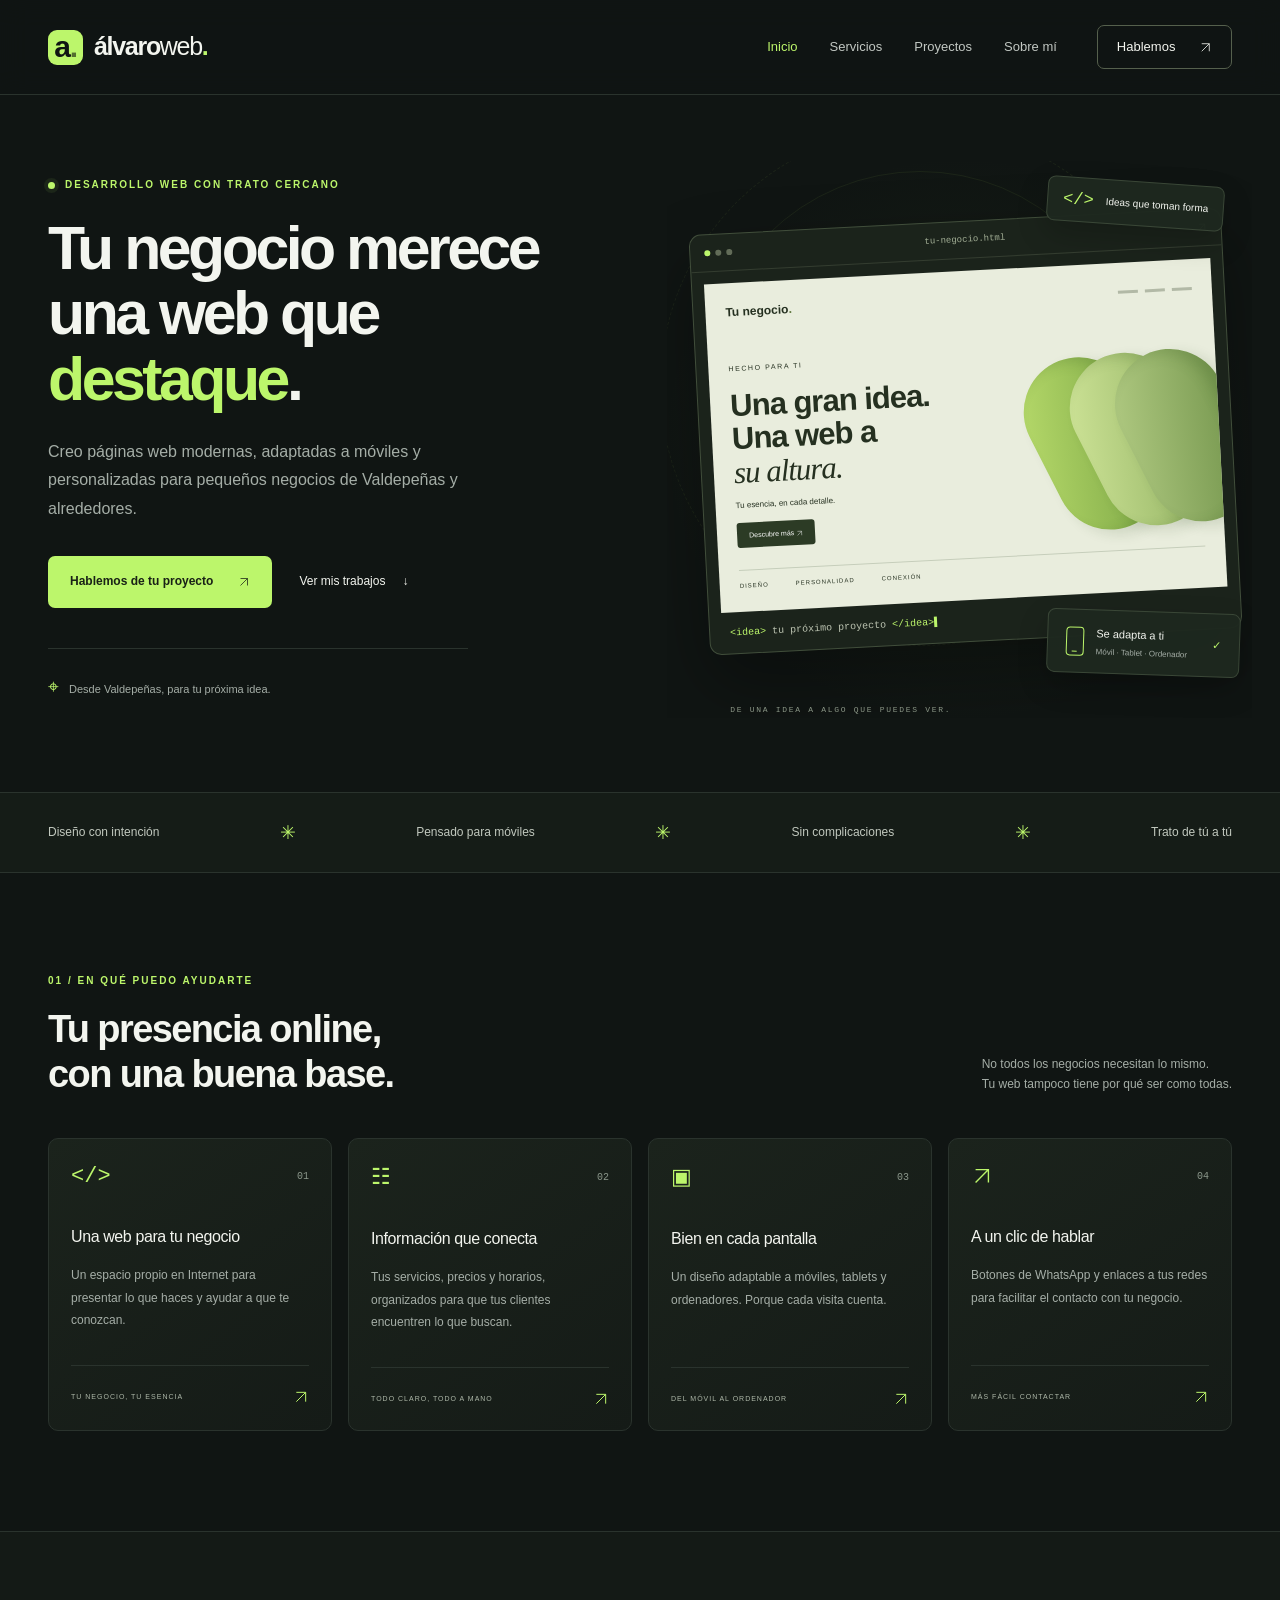
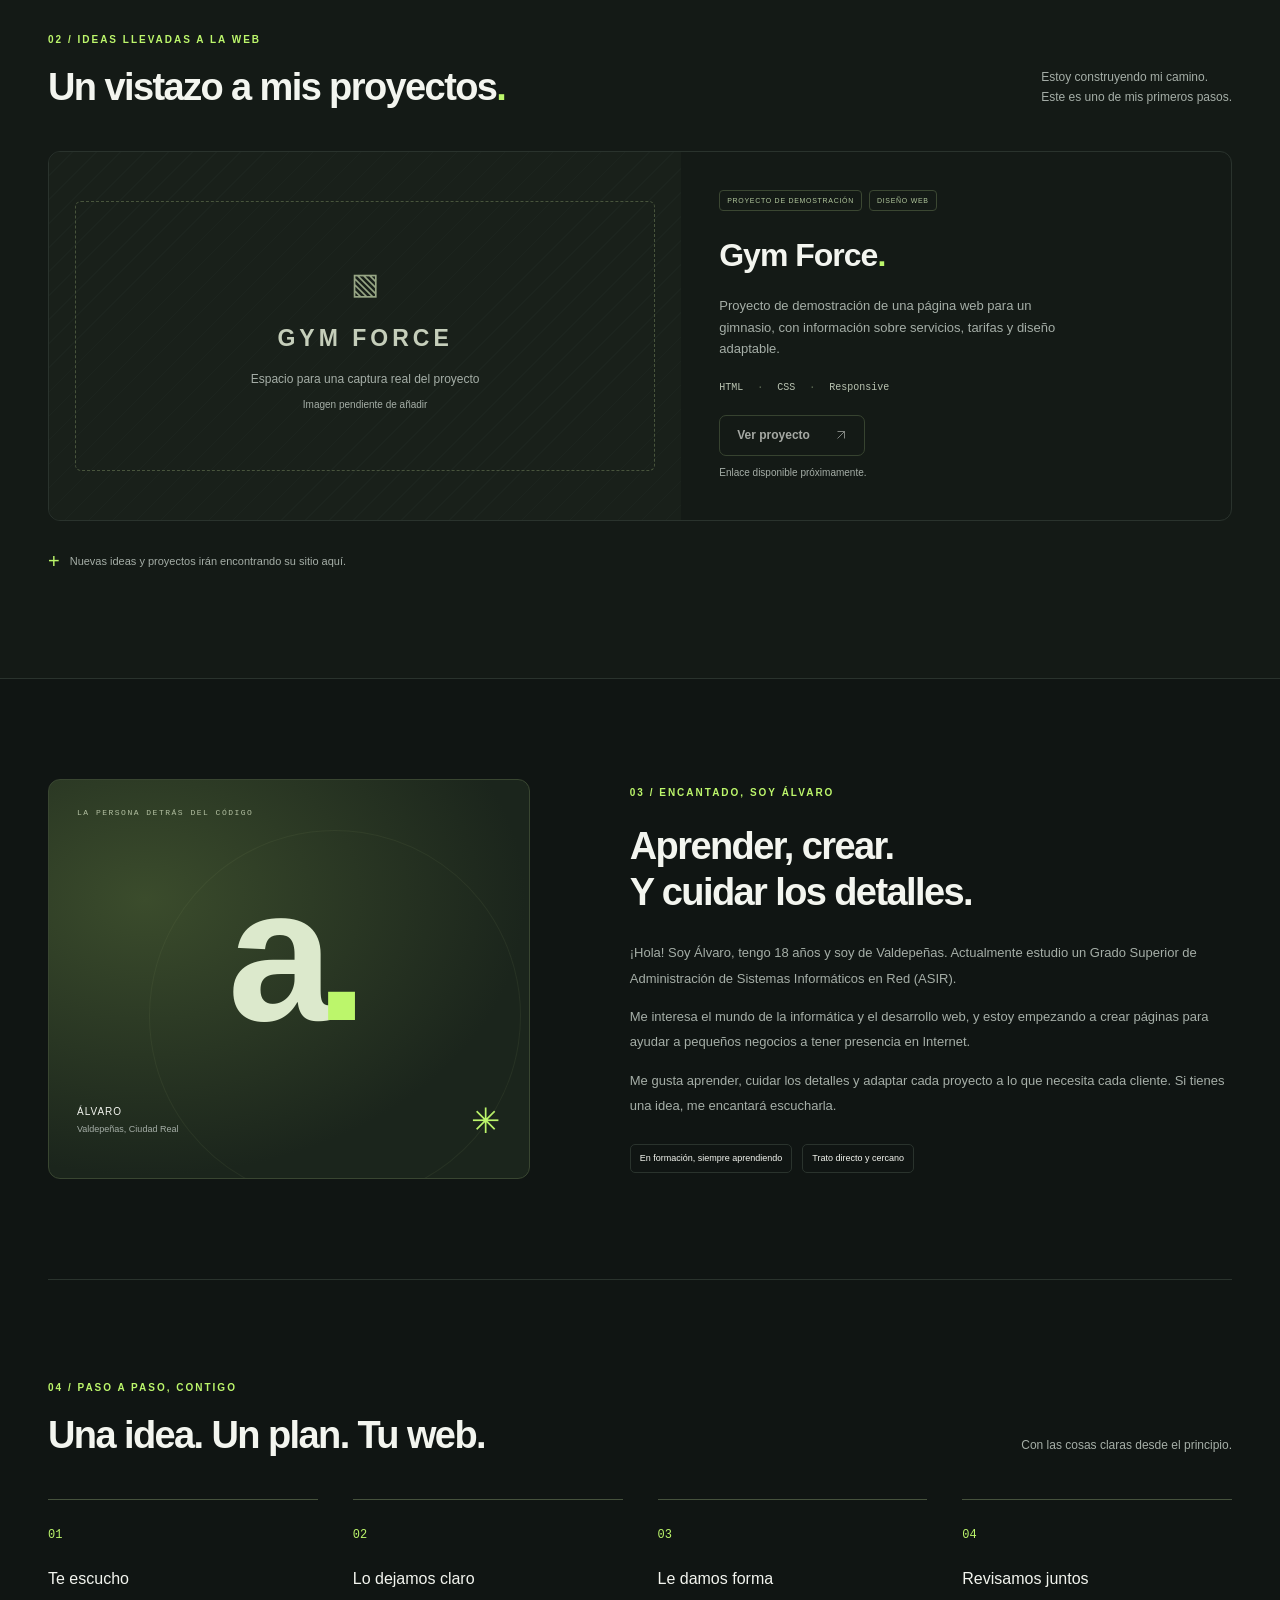
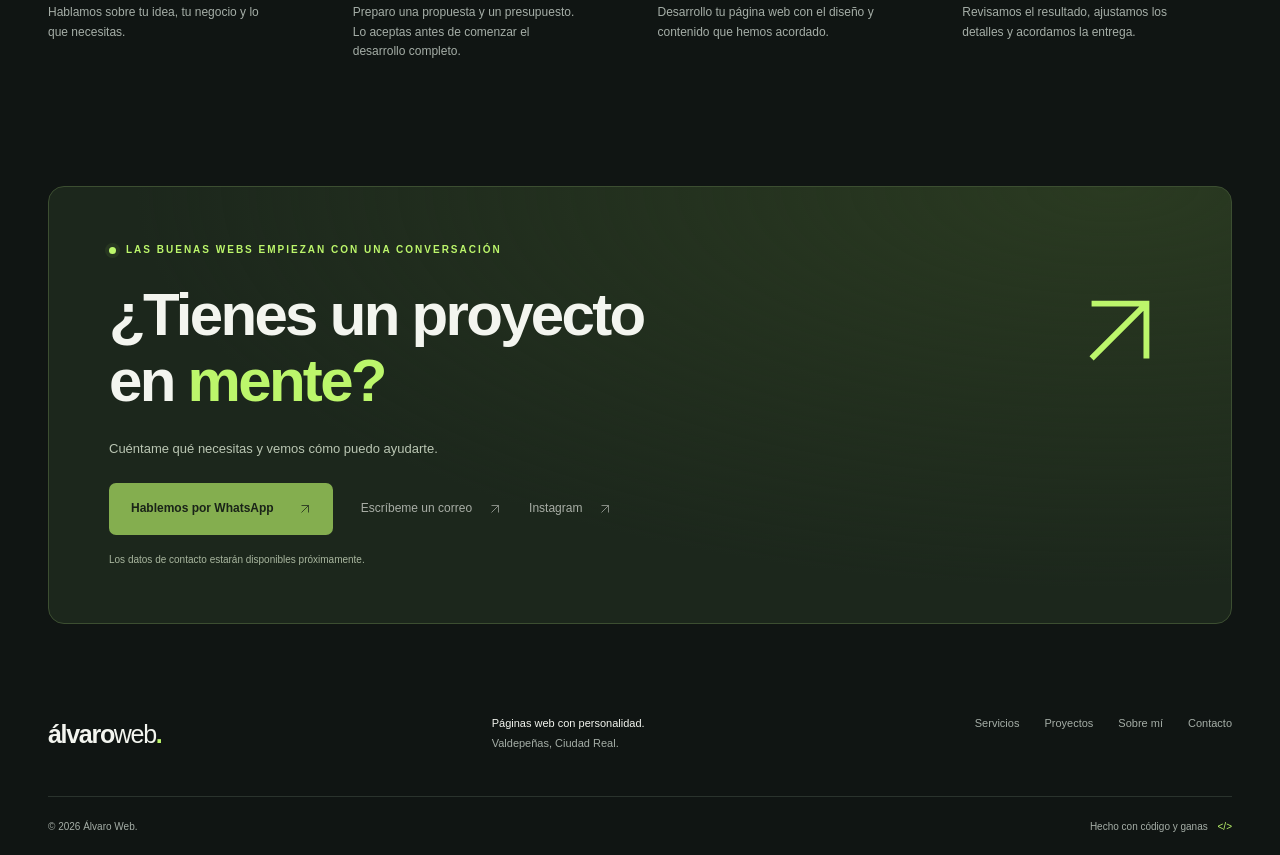
==== index.html @ b3d7f2fa "Create Alvaro Web personal portfolio" ====
<!doctype html>
<html lang="es">
  <head>
    <meta charset="utf-8" />
    <meta name="viewport" content="width=device-width, initial-scale=1" />
    <title>Álvaro Web · Páginas web para negocios en Valdepeñas</title>
    <meta
      name="description"
      content="Soy Álvaro, desarrollador web en formación en Valdepeñas. Creo páginas web modernas, personalizadas y adaptadas a móviles para pequeños negocios."
    />
    <meta name="theme-color" content="#101513" />
    <meta property="og:title" content="Álvaro Web · Tu negocio, en Internet" />
    <meta
      property="og:description"
      content="Páginas web con personalidad para pequeños negocios de Valdepeñas y alrededores."
    />
    <meta property="og:type" content="website" />
    <meta property="og:locale" content="es_ES" />
    <link rel="icon" href="img/favicon.svg" type="image/svg+xml" />
    <link rel="stylesheet" href="css/estilos.css" />
    <script src="js/script.js" defer></script>
  </head>
  <body>
    <a class="skip-link" href="#contenido">Saltar al contenido</a>
    <header class="header">
      <div class="container header-inner">
        <a class="brand" href="#inicio" aria-label="Álvaro Web, inicio"
          ><span class="brand-icon" aria-hidden="true">a<span>.</span></span
          >álvaro<span class="brand-light">web</span
          ><span class="brand-dot">.</span></a
        >
        <button
          class="menu-toggle"
          type="button"
          aria-expanded="false"
          aria-controls="navegacion"
          hidden
        >
          <span class="menu-lines" aria-hidden="true"></span
          ><span class="menu-label">Abrir menú</span>
        </button>
        <nav id="navegacion" aria-label="Navegación principal">
          <a href="#inicio" aria-current="location">Inicio</a
          ><a href="#servicios">Servicios</a><a href="#proyectos">Proyectos</a
          ><a href="#sobre-mi">Sobre mí</a
          ><a class="nav-contact" href="#contacto"
            >Hablemos
            <span aria-hidden="true"
              ><svg
                class="arrow-icon"
                viewBox="0 0 24 24"
                fill="none"
                stroke="currentColor"
                stroke-width="1.5"
                aria-hidden="true"
              >
                <path d="M5 19 19 5M5 5h14v14" /></svg></span
          ></a>
        </nav>
      </div>
    </header>
    <main id="contenido">
      <section class="hero container" id="inicio" aria-labelledby="titulo">
        <div class="hero-copy">
          <p class="eyebrow">
            <span class="status-dot"></span> DESARROLLO WEB CON TRATO CERCANO
          </p>
          <h1 id="titulo">
            Tu negocio merece una web que
            <span class="accent">destaque<span class="title-dot">.</span></span>
          </h1>
          <p class="hero-description">
            Creo páginas web modernas, adaptadas a móviles y personalizadas para
            pequeños negocios de Valdepeñas y alrededores.
          </p>
          <div class="actions">
            <a class="button primary" href="#contacto"
              >Hablemos de tu proyecto
              <span aria-hidden="true"
                ><svg
                  class="arrow-icon"
                  viewBox="0 0 24 24"
                  fill="none"
                  stroke="currentColor"
                  stroke-width="1.5"
                  aria-hidden="true"
                >
                  <path d="M5 19 19 5M5 5h14v14" /></svg></span></a
            ><a class="text-link" href="#proyectos"
              >Ver mis trabajos <span aria-hidden="true">↓</span></a
            >
          </div>
          <div class="hero-note">
            <span class="location-icon" aria-hidden="true">⌖</span> Desde
            Valdepeñas, para tu próxima idea.
          </div>
        </div>
        <div
          class="hero-art"
          aria-label="Ilustración de una página web adaptable, creada con código"
        >
          <div class="orbit orbit-one"></div>
          <div class="orbit orbit-two"></div>
          <div class="floating-tag tag-code" aria-hidden="true">
            &lt;/&gt; <span>Ideas que toman forma</span>
          </div>
          <div class="browser-card" aria-hidden="true">
            <div class="browser-top">
              <div class="window-dots"><i></i><i></i><i></i></div>
              <span>tu-negocio.html</span
              ><span
                ><svg
                  class="arrow-icon"
                  viewBox="0 0 24 24"
                  fill="none"
                  stroke="currentColor"
                  stroke-width="1.5"
                  aria-hidden="true"
                >
                  <path d="M5 19 19 5M5 5h14v14" /></svg
              ></span>
            </div>
            <div class="browser-body">
              <div class="mock-nav">
                <b>Tu negocio<span>.</span></b>
                <div><i></i><i></i><i></i></div>
              </div>
              <div class="mock-content">
                <span class="mock-label">HECHO PARA TI</span
                ><strong
                  >Una gran idea.<br />Una web a<br /><em
                    >su altura.</em
                  ></strong
                >
                <p>Tu esencia, en cada detalle.</p>
                <span class="mock-button"
                  >Descubre más
                  <svg
                    class="arrow-icon"
                    viewBox="0 0 24 24"
                    fill="none"
                    stroke="currentColor"
                    stroke-width="1.5"
                    aria-hidden="true"
                  >
                    <path d="M5 19 19 5M5 5h14v14" /></svg
                ></span>
              </div>
              <div class="abstract-shape">
                <div></div>
                <div></div>
                <div></div>
              </div>
              <div class="mock-footer">
                <span>DISEÑO</span><span>PERSONALIDAD</span
                ><span>CONEXIÓN</span>
              </div>
            </div>
            <div class="code-strip">
              <span>&lt;idea&gt;</span> tu próximo proyecto
              <span>&lt;/idea&gt;</span><b>▌</b>
            </div>
          </div>
          <div class="floating-tag tag-mobile" aria-hidden="true">
            <span class="mini-phone"></span>
            <div>Se adapta a ti<small>Móvil · Tablet · Ordenador</small></div>
            <span class="check">✓</span>
          </div>
          <span class="art-caption">DE UNA IDEA A ALGO QUE PUEDES VER.</span>
        </div>
      </section>
      <div class="principles">
        <div class="container">
          <span>Diseño con intención</span><i aria-hidden="true">✳</i
          ><span>Pensado para móviles</span><i aria-hidden="true">✳</i
          ><span>Sin complicaciones</span><i aria-hidden="true">✳</i
          ><span>Trato de tú a tú</span>
        </div>
      </div>
      <section
        class="section container"
        id="servicios"
        aria-labelledby="servicios-titulo"
      >
        <div class="section-heading">
          <div>
            <p class="eyebrow">01 / EN QUÉ PUEDO AYUDARTE</p>
            <h2 id="servicios-titulo">
              Tu presencia online,<br />con una buena base.
            </h2>
          </div>
          <p>
            No todos los negocios necesitan lo mismo.<br />Tu web tampoco tiene
            por qué ser como todas.
          </p>
        </div>
        <div class="services-grid">
          <article class="service-card">
            <div class="card-top">
              <span class="service-icon" aria-hidden="true">&lt;/&gt;</span
              ><span>01</span>
            </div>
            <h3>Una web para tu negocio</h3>
            <p>
              Un espacio propio en Internet para presentar lo que haces y ayudar
              a que te conozcan.
            </p>
            <span class="card-foot"
              >TU NEGOCIO, TU ESENCIA
              <span aria-hidden="true"
                ><svg
                  class="arrow-icon"
                  viewBox="0 0 24 24"
                  fill="none"
                  stroke="currentColor"
                  stroke-width="1.5"
                  aria-hidden="true"
                >
                  <path d="M5 19 19 5M5 5h14v14" /></svg></span
            ></span>
          </article>
          <article class="service-card">
            <div class="card-top">
              <span class="service-icon" aria-hidden="true">☷</span
              ><span>02</span>
            </div>
            <h3>Información que conecta</h3>
            <p>
              Tus servicios, precios y horarios, organizados para que tus
              clientes encuentren lo que buscan.
            </p>
            <span class="card-foot"
              >TODO CLARO, TODO A MANO
              <span aria-hidden="true"
                ><svg
                  class="arrow-icon"
                  viewBox="0 0 24 24"
                  fill="none"
                  stroke="currentColor"
                  stroke-width="1.5"
                  aria-hidden="true"
                >
                  <path d="M5 19 19 5M5 5h14v14" /></svg></span
            ></span>
          </article>
          <article class="service-card">
            <div class="card-top">
              <span class="service-icon" aria-hidden="true">▣</span
              ><span>03</span>
            </div>
            <h3>Bien en cada pantalla</h3>
            <p>
              Un diseño adaptable a móviles, tablets y ordenadores. Porque cada
              visita cuenta.
            </p>
            <span class="card-foot"
              >DEL MÓVIL AL ORDENADOR
              <span aria-hidden="true"
                ><svg
                  class="arrow-icon"
                  viewBox="0 0 24 24"
                  fill="none"
                  stroke="currentColor"
                  stroke-width="1.5"
                  aria-hidden="true"
                >
                  <path d="M5 19 19 5M5 5h14v14" /></svg></span
            ></span>
          </article>
          <article class="service-card">
            <div class="card-top">
              <span class="service-icon" aria-hidden="true"
                ><svg
                  class="arrow-icon"
                  viewBox="0 0 24 24"
                  fill="none"
                  stroke="currentColor"
                  stroke-width="1.5"
                  aria-hidden="true"
                >
                  <path d="M5 19 19 5M5 5h14v14" /></svg></span
              ><span>04</span>
            </div>
            <h3>A un clic de hablar</h3>
            <p>
              Botones de WhatsApp y enlaces a tus redes para facilitar el
              contacto con tu negocio.
            </p>
            <span class="card-foot"
              >MÁS FÁCIL CONTACTAR
              <span aria-hidden="true"
                ><svg
                  class="arrow-icon"
                  viewBox="0 0 24 24"
                  fill="none"
                  stroke="currentColor"
                  stroke-width="1.5"
                  aria-hidden="true"
                >
                  <path d="M5 19 19 5M5 5h14v14" /></svg></span
            ></span>
          </article>
        </div>
      </section>
      <section
        class="section projects-section"
        id="proyectos"
        aria-labelledby="proyectos-titulo"
      >
        <div class="container">
          <div class="section-heading">
            <div>
              <p class="eyebrow">02 / IDEAS LLEVADAS A LA WEB</p>
              <h2 id="proyectos-titulo">
                Un vistazo a mis proyectos<span class="accent">.</span>
              </h2>
            </div>
            <p>
              Estoy construyendo mi camino.<br />Este es uno de mis primeros
              pasos.
            </p>
          </div>
          <article class="project-card">
            <div class="project-image" id="gym-preview">
              <div class="placeholder-content">
                <span class="placeholder-icon" aria-hidden="true">▧</span
                ><span>GYM FORCE</span>
                <p>Espacio para una captura real del proyecto</p>
                <small>Imagen pendiente de añadir</small>
              </div>
            </div>
            <div class="project-info">
              <div class="pills">
                <span>PROYECTO DE DEMOSTRACIÓN</span><span>DISEÑO WEB</span>
              </div>
              <h3>Gym Force<span class="accent">.</span></h3>
              <p>
                Proyecto de demostración de una página web para un gimnasio, con
                información sobre servicios, tarifas y diseño adaptable.
              </p>
              <div class="project-tech">
                HTML <span>·</span> CSS <span>·</span> Responsive
              </div>
              <a
                class="button outline"
                id="gym-link"
                role="link"
                aria-disabled="true"
                >Ver proyecto
                <span aria-hidden="true"
                  ><svg
                    class="arrow-icon"
                    viewBox="0 0 24 24"
                    fill="none"
                    stroke="currentColor"
                    stroke-width="1.5"
                    aria-hidden="true"
                  >
                    <path d="M5 19 19 5M5 5h14v14" /></svg></span></a
              ><small id="gym-pending">Enlace disponible próximamente.</small>
            </div>
          </article>
          <p class="projects-note">
            <span aria-hidden="true">+</span> Nuevas ideas y proyectos irán
            encontrando su sitio aquí.
          </p>
        </div>
      </section>
      <section
        class="section container about-grid"
        id="sobre-mi"
        aria-labelledby="sobre-titulo"
      >
        <div class="about-visual" aria-hidden="true">
          <span class="about-visual-label">LA PERSONA DETRÁS DEL CÓDIGO</span
          ><span class="monogram">a<span>.</span></span>
          <div class="about-visual-bottom">
            <span>ÁLVARO<br /><small>Valdepeñas, Ciudad Real</small></span
            ><span class="asterisk">✳</span>
          </div>
        </div>
        <div class="about-copy">
          <p class="eyebrow">03 / ENCANTADO, SOY ÁLVARO</p>
          <h2 id="sobre-titulo">
            Aprender, crear.<br />Y cuidar los detalles.
          </h2>
          <p>
            ¡Hola! Soy Álvaro, tengo 18 años y soy de Valdepeñas. Actualmente
            estudio un Grado Superior de Administración de Sistemas Informáticos
            en Red (ASIR).
          </p>
          <p>
            Me interesa el mundo de la informática y el desarrollo web, y estoy
            empezando a crear páginas para ayudar a pequeños negocios a tener
            presencia en Internet.
          </p>
          <p>
            Me gusta aprender, cuidar los detalles y adaptar cada proyecto a lo
            que necesita cada cliente. Si tienes una idea, me encantará
            escucharla.
          </p>
          <div class="about-tags">
            <span>En formación, siempre aprendiendo</span
            ><span>Trato directo y cercano</span>
          </div>
        </div>
      </section>
      <section
        class="section container process-section"
        aria-labelledby="proceso-titulo"
      >
        <div class="section-heading">
          <div>
            <p class="eyebrow">04 / PASO A PASO, CONTIGO</p>
            <h2 id="proceso-titulo">Una idea. Un plan. Tu web.</h2>
          </div>
          <p>Con las cosas claras desde el principio.</p>
        </div>
        <ol class="process-grid">
          <li>
            <span>01</span>
            <h3>Te escucho</h3>
            <p>Hablamos sobre tu idea, tu negocio y lo que necesitas.</p>
          </li>
          <li>
            <span>02</span>
            <h3>Lo dejamos claro</h3>
            <p>
              Preparo una propuesta y un presupuesto. Lo aceptas antes de
              comenzar el desarrollo completo.
            </p>
          </li>
          <li>
            <span>03</span>
            <h3>Le damos forma</h3>
            <p>
              Desarrollo tu página web con el diseño y contenido que hemos
              acordado.
            </p>
          </li>
          <li>
            <span>04</span>
            <h3>Revisamos juntos</h3>
            <p>
              Revisamos el resultado, ajustamos los detalles y acordamos la
              entrega.
            </p>
          </li>
        </ol>
      </section>
      <section
        class="container contact-section"
        id="contacto"
        aria-labelledby="contacto-titulo"
      >
        <div class="contact-panel">
          <p class="eyebrow">
            <span class="status-dot"></span> LAS BUENAS WEBS EMPIEZAN CON UNA
            CONVERSACIÓN
          </p>
          <h2 id="contacto-titulo">
            ¿Tienes un proyecto<br />en <span class="accent">mente?</span
            ><span class="contact-arrow" aria-hidden="true"
              ><svg
                class="arrow-icon"
                viewBox="0 0 24 24"
                fill="none"
                stroke="currentColor"
                stroke-width="1.5"
                aria-hidden="true"
              >
                <path d="M5 19 19 5M5 5h14v14" /></svg
            ></span>
          </h2>
          <p>Cuéntame qué necesitas y vemos cómo puedo ayudarte.</p>
          <div class="contact-actions">
            <a
              class="button primary"
              data-contact="whatsapp"
              role="link"
              aria-disabled="true"
              >Hablemos por WhatsApp
              <span aria-hidden="true"
                ><svg
                  class="arrow-icon"
                  viewBox="0 0 24 24"
                  fill="none"
                  stroke="currentColor"
                  stroke-width="1.5"
                  aria-hidden="true"
                >
                  <path d="M5 19 19 5M5 5h14v14" /></svg></span></a
            ><a
              class="text-link"
              data-contact="email"
              role="link"
              aria-disabled="true"
              >Escríbeme un correo
              <span aria-hidden="true"
                ><svg
                  class="arrow-icon"
                  viewBox="0 0 24 24"
                  fill="none"
                  stroke="currentColor"
                  stroke-width="1.5"
                  aria-hidden="true"
                >
                  <path d="M5 19 19 5M5 5h14v14" /></svg></span></a
            ><a
              class="text-link"
              data-contact="instagram"
              role="link"
              aria-disabled="true"
              >Instagram
              <span aria-hidden="true"
                ><svg
                  class="arrow-icon"
                  viewBox="0 0 24 24"
                  fill="none"
                  stroke="currentColor"
                  stroke-width="1.5"
                  aria-hidden="true"
                >
                  <path d="M5 19 19 5M5 5h14v14" /></svg></span
            ></a>
          </div>
          <p class="contact-pending" id="contact-pending">
            Los datos de contacto estarán disponibles próximamente.
          </p>
          <noscript
            ><p>
              El contacto aún no está disponible. Activa JavaScript para cargar
              los enlaces cuando estén configurados.
            </p></noscript
          >
        </div>
      </section>
    </main>
    <footer class="footer container">
      <div class="footer-top">
        <a class="brand" href="#inicio"
          >álvaro<span class="brand-light">web</span
          ><span class="brand-dot">.</span></a
        >
        <p>
          Páginas web con personalidad.<br /><span
            >Valdepeñas, Ciudad Real.</span
          >
        </p>
        <nav aria-label="Navegación del pie">
          <a href="#servicios">Servicios</a><a href="#proyectos">Proyectos</a
          ><a href="#sobre-mi">Sobre mí</a><a href="#contacto">Contacto</a>
        </nav>
      </div>
      <div class="footer-bottom">
        <span>© <span id="year">2026</span> Álvaro Web.</span
        ><span
          >Hecho con código y ganas
          <span class="accent" aria-hidden="true">&lt;/&gt;</span></span
        >
      </div>
      <div class="footer-contacts" id="footer-contacts" hidden></div>
    </footer>
  </body>
</html>
---- css/estilos.css ----
:root {
  color-scheme: dark;
  --bg: #101513;
  --surface: #171e1a;
  --text: #f3f5ef;
  --muted: #a5aea7;
  --accent: #bcf66b;
  --line: #2a332d;
  --radius: 16px;
}
* {
  box-sizing: border-box;
}
html {
  scroll-behavior: smooth;
  scroll-padding-top: 100px;
}
body {
  margin: 0;
  background: var(--bg);
  color: var(--text);
  font-family: Arial, Helvetica, sans-serif;
  font-size: 16px;
  line-height: 1.65;
}
a {
  color: inherit;
  text-decoration: none;
}
button {
  font: inherit;
}
a,
button {
  touch-action: manipulation;
}
a:focus-visible,
button:focus-visible {
  outline: 3px solid var(--accent);
  outline-offset: 6px;
}
::selection {
  background: var(--accent);
  color: var(--bg);
}
[hidden] {
  display: none !important;
}
.container {
  width: min(1200px, calc(100% - 96px));
  margin-inline: auto;
}
.accent,
.brand-dot {
  color: var(--accent);
}
.header {
  position: sticky;
  top: 0;
  z-index: 20;
  background: #101513f2;
  border-bottom: 1px solid var(--line);
  backdrop-filter: blur(14px);
}
.header-inner {
  height: 94px;
  display: flex;
  align-items: center;
  justify-content: space-between;
}
.brand {
  display: inline-flex;
  align-items: center;
  font-size: 25px;
  letter-spacing: -1.3px;
  font-weight: 750;
}
.brand-light {
  font-weight: 400;
}
.brand-icon {
  width: 35px;
  height: 35px;
  margin-right: 11px;
  background: var(--accent);
  color: var(--bg);
  border-radius: 9px;
  display: flex;
  align-items: center;
  justify-content: center;
  font-size: 30px;
}
.brand-icon span {
  color: #536d30;
}
.header nav {
  display: flex;
  align-items: center;
  gap: 32px;
  font-size: 13px;
}
.header nav a {
  color: #c2c8c3;
  transition: color 0.2s;
}
.header nav a:hover,
.header nav a[aria-current] {
  color: var(--accent);
}
.header nav .nav-contact {
  padding: 10px 19px;
  border: 1px solid #55604d;
  border-radius: 7px;
  color: var(--text);
  margin-left: 8px;
}
.nav-contact span {
  margin-left: 20px;
}
.menu-toggle {
  display: none;
}
.skip-link {
  position: fixed;
  top: 10px;
  left: 10px;
  z-index: 100;
  padding: 10px 20px;
  background: var(--accent);
  color: var(--bg);
  transform: translateY(-160%);
}
.skip-link:focus {
  transform: none;
}
.hero {
  min-height: 697px;
  display: grid;
  grid-template-columns: 1.1fr 1fr;
  align-items: center;
  gap: 40px;
  padding-block: 76px 84px;
}
.eyebrow {
  font-size: 10px;
  letter-spacing: 2px;
  font-weight: 700;
  color: var(--accent);
  margin: 0 0 23px;
  display: flex;
  gap: 10px;
  align-items: center;
}
.status-dot {
  display: inline-block;
  width: 7px;
  height: 7px;
  background: var(--accent);
  border-radius: 50%;
  box-shadow: 0 0 0 4px #bcf66b12;
  flex-shrink: 0;
}
h1,
h2,
h3,
p {
  margin-top: 0;
}
h1 {
  font-size: clamp(44px, 4.75vw, 68px);
  letter-spacing: -3.5px;
  line-height: 1.07;
  font-weight: 650;
  margin-bottom: 26px;
  max-width: 650px;
}
h1 > .accent {
  display: block;
}
.title-dot {
  color: var(--text);
}
.hero-description {
  color: var(--muted);
  font-size: 16px;
  max-width: 450px;
  line-height: 1.8;
}
.actions {
  display: flex;
  align-items: center;
  gap: 27px;
  margin-top: 32px;
}
.button {
  display: inline-flex;
  align-items: center;
  justify-content: center;
  gap: 25px;
  padding: 15px 21px;
  border-radius: 7px;
  font-size: 12px;
  font-weight: 700;
  transition:
    transform 0.2s,
    background 0.2s;
  border: 1px solid transparent;
}
.primary {
  background: var(--accent);
  color: #192116;
}
.button[href]:hover {
  transform: translateY(-3px);
  background: #d0ff92;
}
.text-link {
  font-size: 12px;
  display: inline-flex;
  align-items: center;
  gap: 17px;
}
.text-link[href]:hover {
  color: var(--accent);
}
.hero-note {
  border-top: 1px solid var(--line);
  padding-top: 22px;
  margin-top: 40px;
  font-size: 11px;
  color: var(--muted);
  max-width: 420px;
}
.location-icon {
  color: var(--accent);
  font-size: 19px;
  margin-right: 7px;
}
.hero-art {
  position: relative;
  min-width: 0;
  isolation: isolate;
  padding: 40px 0 55px 12px;
}
.hero-art:before {
  content: '';
  position: absolute;
  inset: -50px;
  background: radial-gradient(ellipse, #52762c20, transparent 65%);
  z-index: -2;
}
.orbit {
  position: absolute;
  border: 1px solid #657b3c25;
  border-radius: 50%;
  z-index: -1;
}
.orbit-one {
  width: 430px;
  height: 430px;
  top: -10px;
  left: 18px;
}
.orbit-two {
  width: 520px;
  height: 520px;
  top: -55px;
  left: -27px;
  border-style: dashed;
}
.browser-card {
  border: 1px solid #414e3b;
  border-radius: 12px;
  background: #1b231b;
  box-shadow: 0 30px 70px #0005;
  transform: rotate(-3deg);
  overflow: hidden;
}
.browser-top {
  height: 37px;
  border-bottom: 1px solid #343d30;
  display: flex;
  align-items: center;
  justify-content: space-between;
  padding: 0 14px;
  font-family: monospace;
  font-size: 9px;
  color: #a2ae95;
}
.window-dots {
  display: flex;
  gap: 5px;
}
.window-dots i {
  width: 6px;
  height: 6px;
  background: #626c58;
  border-radius: 50%;
}
.window-dots i:first-child {
  background: var(--accent);
}
.browser-body {
  margin: 12px;
  padding: 20px;
  background: #e9eddd;
  color: #253020;
  position: relative;
  overflow: hidden;
  min-height: 290px;
}
.mock-nav {
  display: flex;
  justify-content: space-between;
  align-items: center;
  font-size: 12px;
}
.mock-nav b span {
  color: #597136;
}
.mock-nav > div {
  display: flex;
  gap: 7px;
}
.mock-nav i {
  width: 20px;
  height: 3px;
  background: #b2b9a6;
}
.mock-content {
  position: relative;
  z-index: 1;
  margin-top: 30px;
}
.mock-label {
  font-size: 7px;
  letter-spacing: 1.6px;
}
.mock-content strong {
  display: block;
  font-size: 31px;
  line-height: 1.07;
  letter-spacing: -1px;
  margin-top: 10px;
}
.mock-content em {
  font-weight: 400;
  font-family: Georgia, serif;
}
.mock-content p {
  font-size: 8px;
  margin-top: 10px;
}
.mock-button {
  display: inline-block;
  background: #2c3b25;
  color: white;
  padding: 7px 12px;
  font-size: 7px;
  border-radius: 3px;
}
.abstract-shape {
  position: absolute;
  right: -20px;
  top: 70px;
  width: 200px;
  height: 200px;
  transform: rotate(-24deg);
}
.abstract-shape div {
  position: absolute;
  width: 110px;
  height: 180px;
  border-radius: 70px;
  background: linear-gradient(110deg, #b9dc6c, #719d3e);
  box-shadow:
    inset -10px 0 14px #2c501733,
    6px 8px 13px #25451622;
}
.abstract-shape div:nth-child(2) {
  left: 43px;
  top: 17px;
  background: linear-gradient(110deg, #d1e69a, #88aa59);
}
.abstract-shape div:nth-child(3) {
  left: 85px;
  top: 34px;
  background: linear-gradient(110deg, #b4cd85, #688b42);
}
.mock-footer {
  margin-top: 22px;
  border-top: 1px solid #c6cebb;
  padding-top: 11px;
  display: flex;
  gap: 27px;
  font-size: 6px;
  letter-spacing: 1px;
}
.code-strip {
  padding: 3px 20px 15px;
  font: 10px monospace;
  color: #bdc4b2;
}
.code-strip span {
  color: var(--accent);
}
.code-strip b {
  color: var(--accent);
  font-weight: 400;
}
.floating-tag {
  position: absolute;
  z-index: 2;
  display: flex;
  align-items: center;
  gap: 12px;
  border: 1px solid #3a4737;
  background: #1e281ff5;
  border-radius: 8px;
  box-shadow: 0 12px 30px #0003;
}
.tag-code {
  top: 0;
  right: 8px;
  padding: 12px 15px;
  color: var(--accent);
  font: 17px monospace;
  transform: rotate(4deg);
}
.tag-code span {
  font: 10px Arial;
  color: var(--text);
}
.tag-mobile {
  right: -8px;
  bottom: 22px;
  padding: 14px 18px;
  font-size: 11px;
  transform: rotate(2deg);
}
.tag-mobile small {
  display: block;
  color: var(--muted);
  font-size: 8px;
  margin-top: 3px;
}
.mini-phone {
  width: 18px;
  height: 29px;
  border: 1.5px solid var(--accent);
  border-radius: 4px;
  position: relative;
}
.mini-phone:after {
  content: '';
  position: absolute;
  width: 5px;
  height: 1px;
  background: var(--accent);
  bottom: 3px;
  left: 5px;
}
.check {
  color: var(--accent);
  padding-left: 13px;
}
.art-caption {
  position: absolute;
  bottom: -16px;
  left: 43px;
  font: 8px monospace;
  letter-spacing: 1.7px;
  color: #8b9787;
}
.principles {
  border-block: 1px solid var(--line);
  background: #151c17;
}
.principles > .container {
  display: flex;
  align-items: center;
  justify-content: space-between;
  gap: 20px;
  padding-block: 24px;
  font-size: 12px;
  color: #c1c8be;
}
.principles i {
  color: var(--accent);
  font-style: normal;
  font-size: 19px;
}
.section {
  padding-block: 100px;
}
.section-heading {
  display: flex;
  justify-content: space-between;
  align-items: end;
  gap: 30px;
  margin-bottom: 40px;
}
.section-heading .eyebrow {
  margin-bottom: 17px;
}
h2 {
  font-size: 38px;
  line-height: 1.2;
  letter-spacing: -1.6px;
  font-weight: 550;
  margin-bottom: 0;
}
.section-heading > p {
  font-size: 12px;
  color: var(--muted);
  margin-bottom: 3px;
}
.services-grid {
  display: grid;
  grid-template-columns: repeat(4, 1fr);
  gap: 16px;
}
.service-card {
  padding: 25px 22px 18px;
  border: 1px solid var(--line);
  background: linear-gradient(145deg, #1b231c, #151b17);
  border-radius: 10px;
  transition:
    border-color 0.2s,
    transform 0.2s;
}
.service-card:hover {
  border-color: #60754b;
  transform: translateY(-4px);
}
.card-top {
  display: flex;
  justify-content: space-between;
  align-items: center;
  color: #8b978b;
  font: 10px monospace;
  margin-bottom: 37px;
}
.service-icon {
  color: var(--accent);
  font-size: 22px;
}
.service-card h3 {
  font-size: 16px;
  font-weight: 500;
  letter-spacing: -0.4px;
  line-height: 1.4;
}
.service-card p {
  font-size: 12px;
  color: var(--muted);
  line-height: 1.85;
  min-height: 89px;
}
.card-foot {
  display: flex;
  justify-content: space-between;
  align-items: center;
  padding-top: 17px;
  border-top: 1px solid var(--line);
  font-size: 7px;
  letter-spacing: 1px;
  color: #aeb8a9;
  gap: 8px;
}
.card-foot > span {
  font-size: 16px;
  color: var(--accent);
}
.projects-section {
  background: #141a16;
  border-block: 1px solid var(--line);
}
.project-card {
  display: grid;
  grid-template-columns: 1.15fr 1fr;
  border: 1px solid var(--line);
  border-radius: 12px;
  overflow: hidden;
}
.project-image {
  min-height: 350px;
  background: repeating-linear-gradient(
    135deg,
    #19201a,
    #19201a 16px,
    #1c241e 16px,
    #1c241e 17px
  );
  display: flex;
  align-items: center;
  justify-content: center;
  padding: 26px;
}
.placeholder-content {
  width: 100%;
  min-height: 270px;
  border: 1px dashed #48543c;
  border-radius: 6px;
  display: flex;
  flex-direction: column;
  align-items: center;
  justify-content: center;
  text-align: center;
}
.placeholder-icon {
  font-size: 30px;
  color: #97a685;
}
.placeholder-content > span:not(.placeholder-icon) {
  font-size: 23px;
  letter-spacing: 4px;
  font-weight: 700;
  color: #c5ceba;
  margin-top: 12px;
}
.placeholder-content p {
  font-size: 12px;
  color: var(--muted);
  margin: 12px 0 7px;
}
.placeholder-content small {
  font-size: 10px;
  color: var(--muted);
}
.project-image img {
  display: block;
  width: 100%;
  height: auto;
  border-radius: 6px;
}
.project-info {
  padding: 38px;
}
.pills {
  display: flex;
  gap: 7px;
  flex-wrap: wrap;
}
.pills span {
  font-size: 7px;
  border: 1px solid #3b4732;
  padding: 4px 7px;
  border-radius: 4px;
  letter-spacing: 0.7px;
  color: #b1c79d;
}
.project-info h3 {
  font-size: 32px;
  letter-spacing: -1px;
  margin: 18px 0 13px;
}
.project-info > p {
  color: var(--muted);
  font-size: 13px;
  max-width: 350px;
}
.project-tech {
  font: 10px monospace;
  color: #bac4b2;
  margin: 22px 0;
}
.project-tech span {
  padding-inline: 8px;
  color: #64735a;
}
.outline {
  border-color: #4b5a3e;
  color: var(--text);
  padding: 10px 17px;
}
.project-info > small {
  display: block;
  font-size: 10px;
  color: var(--muted);
  margin-top: 9px;
}
[aria-disabled='true'] {
  cursor: default;
  opacity: 0.65;
}
.projects-note {
  color: var(--muted);
  font-size: 11px;
  margin: 24px 0 0;
  display: flex;
  gap: 10px;
  align-items: center;
}
.projects-note span {
  color: var(--accent);
  font-size: 20px;
}
.about-grid {
  display: grid;
  grid-template-columns: 0.8fr 1fr;
  align-items: center;
  gap: 100px;
}
.about-visual {
  background: radial-gradient(ellipse at 20% 30%, #3b4c2c, #1b251c 70%);
  border: 1px solid #394631;
  border-radius: 12px;
  min-height: 400px;
  padding: 28px;
  display: flex;
  flex-direction: column;
  justify-content: space-between;
  position: relative;
  overflow: hidden;
}
.about-visual:after {
  content: '';
  position: absolute;
  width: 370px;
  height: 370px;
  border: 1px solid #75895820;
  transform: rotate(30deg);
  border-radius: 50%;
  left: 100px;
  top: 50px;
}
.about-visual-label {
  font: 8px monospace;
  letter-spacing: 1.5px;
  color: #b3c0a2;
}
.monogram {
  font-size: 190px;
  line-height: 1;
  letter-spacing: -18px;
  font-weight: bold;
  text-align: center;
  color: #dce9cc;
}
.monogram > span {
  color: var(--accent);
}
.about-visual-bottom {
  display: flex;
  justify-content: space-between;
  align-items: center;
  font-size: 10px;
  letter-spacing: 1px;
}
.about-visual-bottom small {
  font-size: 9px;
  color: var(--muted);
  letter-spacing: 0;
}
.asterisk {
  color: var(--accent);
  font-size: 35px;
}
.about-copy h2 {
  margin-bottom: 25px;
}
.about-copy > p:not(.eyebrow) {
  color: var(--muted);
  font-size: 13px;
  line-height: 1.95;
}
.about-tags {
  display: flex;
  gap: 10px;
  flex-wrap: wrap;
  margin-top: 26px;
}
.about-tags span {
  font-size: 9px;
  border: 1px solid var(--line);
  border-radius: 5px;
  padding: 6px 9px;
}
.process-section {
  border-top: 1px solid var(--line);
}
.process-grid {
  list-style: none;
  margin: 0;
  padding: 0;
  display: grid;
  grid-template-columns: repeat(4, 1fr);
  gap: 35px;
}
.process-grid li {
  border-top: 1px solid #46523d;
  padding-top: 20px;
}
.process-grid li > span {
  font: 12px monospace;
  color: var(--accent);
}
.process-grid h3 {
  font-size: 16px;
  margin: 20px 0 10px;
  font-weight: 500;
}
.process-grid p {
  font-size: 12px;
  color: var(--muted);
  max-width: 230px;
}
.contact-section {
  padding-block: 12px 80px;
}
.contact-panel {
  background:
    radial-gradient(ellipse at 90% 0, #2a3a21, transparent 65%), #1c271c;
  border: 1px solid #3c4e31;
  border-radius: 16px;
  padding: 55px 60px;
  position: relative;
}
.contact-panel h2 {
  font-size: 60px;
  line-height: 1.1;
  letter-spacing: -2.7px;
}
.contact-arrow {
  position: absolute;
  right: 65px;
  top: 85px;
  font-size: 94px;
  color: var(--accent);
  font-weight: 400;
}
.contact-panel > p:not(.eyebrow) {
  color: #bac6b3;
  font-size: 13px;
  margin: 24px 0;
}
.contact-actions {
  display: flex;
  gap: 28px;
  align-items: center;
  flex-wrap: wrap;
}
.contact-panel .contact-pending {
  font-size: 10px !important;
  margin: 17px 0 0 !important;
  color: #a9b79f !important;
}
.footer-top {
  display: flex;
  justify-content: space-between;
  gap: 30px;
  padding-block: 10px 40px;
}
.footer-top > p {
  font-size: 11px;
  line-height: 1.8;
  margin: 0;
}
.footer-top > p > span {
  color: var(--muted);
}
.footer-top nav {
  display: flex;
  gap: 25px;
  align-items: start;
  font-size: 11px;
  color: var(--muted);
}
.footer a:hover {
  color: var(--accent);
}
.footer-bottom {
  border-top: 1px solid var(--line);
  padding-block: 22px;
  display: flex;
  justify-content: space-between;
  color: var(--muted);
  font-size: 10px;
}
.footer-bottom .accent {
  padding-left: 7px;
}
.footer-contacts {
  display: flex;
  gap: 22px;
  font-size: 12px;
  padding-bottom: 24px;
}
@keyframes enter {
  from {
    opacity: 0;
    transform: translateY(12px);
  }
  to {
    opacity: 1;
    transform: none;
  }
}
.hero-copy {
  animation: enter 0.65s ease-out;
}
.hero-art {
  animation: enter 0.85s ease-out;
}
@media (min-width: 1450px) {
  h1 {
    font-size: 68px;
  }
}
@media (max-width: 1100px) {
  .container {
    width: calc(100% - 64px);
  }
  .hero {
    gap: 25px;
    min-height: 640px;
  }
  h1 {
    font-size: 54px;
  }
  .actions {
    gap: 17px;
    flex-wrap: wrap;
  }
  .hero-art {
    transform: scale(0.95);
  }
  .orbit-one {
    width: 340px;
    height: 340px;
  }
  .orbit-two {
    width: 400px;
    height: 400px;
  }
  .abstract-shape {
    right: -65px;
  }
  .services-grid {
    grid-template-columns: repeat(2, 1fr);
  }
  .service-card p {
    min-height: 0;
  }
  .about-grid {
    gap: 50px;
  }
  .contact-arrow {
    right: 40px;
  }
  .header nav {
    gap: 22px;
  }
  .section-heading > p {
    max-width: 260px;
  }
  .footer-top nav {
    gap: 15px;
  }
}
@media (max-width: 900px) {
  html {
    scroll-padding-top: 85px;
  }
  .container {
    width: calc(100% - 40px);
  }
  .header-inner {
    height: 76px;
  }
  .brand {
    font-size: 23px;
  }
  .brand-icon {
    height: 30px;
    width: 30px;
    font-size: 26px;
  }
  .menu-toggle:not([hidden]) {
    display: flex;
    align-items: center;
    gap: 9px;
    border: 1px solid #49553e;
    background: transparent;
    color: var(--text);
    border-radius: 6px;
    padding: 10px;
    font-size: 11px;
  }
  .menu-lines,
  .menu-lines:before,
  .menu-lines:after {
    width: 16px;
    height: 1px;
    background: var(--text);
    display: block;
    position: relative;
  }
  .menu-lines:before,
  .menu-lines:after {
    content: '';
    position: absolute;
    top: -5px;
  }
  .menu-lines:after {
    top: 5px;
  }
  .header nav {
    gap: 14px;
    flex-wrap: wrap;
    padding-block: 12px;
  }
  .header-inner {
    height: auto;
    min-height: 76px;
    flex-wrap: wrap;
  }
  .header nav {
    width: 100%;
    justify-content: center;
  }
  .js .header nav {
    display: none;
    position: absolute;
    top: 76px;
    left: 0;
    right: 0;
    background: #151d16;
    border-bottom: 1px solid #3b4735;
    flex-direction: column;
    align-items: stretch;
    padding: 15px 20px;
    gap: 0;
    width: auto;
    box-shadow: 0 20px 30px #0004;
  }
  .js .header nav.is-open {
    display: flex;
  }
  .header nav a {
    padding: 12px;
  }
  .header nav .nav-contact {
    margin: 7px 0;
  }
  .hero {
    grid-template-columns: 1fr;
    padding-block: 53px 44px;
    gap: 35px;
  }
  .eyebrow {
    font-size: 8px;
    letter-spacing: 1.5px;
  }
  .hero h1 {
    font-size: clamp(43px, 8.7vw, 62px);
    letter-spacing: -2.4px;
    max-width: 570px;
  }
  .hero-description {
    font-size: 14px;
    max-width: 500px;
  }
  .actions {
    gap: 22px;
    margin-top: 26px;
  }
  .button {
    font-size: 11px;
    padding: 14px 17px;
    gap: 18px;
  }
  .hero-note {
    margin-top: 27px;
    padding-top: 17px;
  }
  .hero-art {
    max-width: 450px;
    width: 100%;
    margin: auto;
    transform: none;
    padding: 30px 10px 43px;
    min-height: 380px;
  }
  .browser-card {
    margin-inline: 7px;
  }
  .orbit-one {
    inset: 0;
    width: 90%;
    height: 330px;
  }
  .orbit-two {
    width: 100%;
    height: 370px;
    left: 0;
    top: -15px;
  }
  .hero-art:before {
    inset: 0;
  }
  .browser-body {
    min-height: 265px;
    padding: 15px;
  }
  .mock-content strong {
    font-size: 29px;
  }
  .mock-content {
    margin-top: 20px;
  }
  .abstract-shape {
    right: -25px;
    top: 60px;
    transform: scale(0.8) rotate(-24deg);
  }
  .tag-code {
    right: 18px;
    top: -3px;
  }
  .tag-mobile {
    right: 0;
    bottom: 20px;
  }
  .art-caption {
    bottom: -7px;
    left: 25px;
    font-size: 7px;
  }
  .principles > .container {
    display: grid;
    grid-template-columns: 1fr 1fr;
    gap: 12px;
    font-size: 10px;
    padding-block: 20px;
  }
  .principles i {
    display: none;
  }
  .principles span:before {
    content: '✳';
    color: var(--accent);
    margin-right: 10px;
  }
  .section {
    padding-block: 65px;
  }
  .section-heading {
    display: block;
    margin-bottom: 28px;
  }
  .section-heading > p {
    margin-top: 19px;
    max-width: 100%;
  }
  h2 {
    font-size: 32px;
    letter-spacing: -1px;
  }
  .services-grid {
    gap: 12px;
  }
  .service-card {
    padding: 20px 17px 13px;
  }
  .card-top {
    margin-bottom: 25px;
  }
  .service-card h3 {
    font-size: 16px;
  }
  .service-card p {
    font-size: 11px;
  }
  .card-foot {
    font-size: 6px;
    letter-spacing: 0.5px;
  }
  .project-card {
    grid-template-columns: 1fr;
  }
  .project-image {
    min-height: 270px;
    padding: 20px;
  }
  .placeholder-content {
    min-height: 225px;
  }
  .project-info {
    padding: 28px;
  }
  .about-grid {
    grid-template-columns: 1fr;
    gap: 33px;
  }
  .about-visual {
    min-height: 310px;
    max-width: 430px;
    width: 100%;
    margin: auto;
  }
  .monogram {
    font-size: 145px;
  }
  .about-copy h2 {
    font-size: 35px;
  }
  .process-grid {
    grid-template-columns: 1fr 1fr;
    gap: 25px;
  }
  .process-grid h3 {
    margin-top: 13px;
  }
  .contact-section {
    padding-block: 0 55px;
  }
  .contact-panel {
    padding: 32px 24px;
  }
  .contact-panel .eyebrow {
    font-size: 7px;
    letter-spacing: 1px;
    max-width: 260px;
  }
  .contact-panel h2 {
    font-size: 42px;
    letter-spacing: -1.7px;
  }
  .contact-arrow {
    font-size: 45px;
    right: 22px;
    top: 100px;
  }
  .contact-actions {
    gap: 22px;
  }
  .contact-actions > .primary {
    width: 100%;
    justify-content: space-between;
  }
  .contact-panel > p:not(.eyebrow) {
    font-size: 12px;
  }
  .footer-top {
    flex-wrap: wrap;
    gap: 23px;
    padding-bottom: 27px;
  }
  .footer-top > p {
    font-size: 10px;
  }
  .footer-top nav {
    width: 100%;
    justify-content: space-between;
    gap: 10px;
  }
  .footer-bottom {
    font-size: 9px;
    gap: 15px;
  }
  .footer-contacts {
    flex-wrap: wrap;
  }
}
@media (max-width: 370px) {
  .services-grid {
    grid-template-columns: 1fr;
  }
  .hero h1 {
    font-size: 43px;
  }
  .hero-art {
    padding-inline: 0;
  }
  .abstract-shape {
    right: -65px;
  }
  .contact-panel h2 {
    font-size: 36px;
  }
  .contact-arrow {
    display: none;
  }
  .process-grid {
    gap: 18px;
  }
}
@media (prefers-reduced-motion: reduce) {
  html {
    scroll-behavior: auto;
  }
  *,
  *:before,
  *:after {
    animation: none !important;
    transition: none !important;
  }
}

.hero-art {
  overflow: clip;
  overflow-clip-margin: 20px;
}
.project-card + .project-card {
  margin-top: 24px;
}

.arrow-icon {
  display: inline-block;
  width: 1em;
  height: 1em;
  vertical-align: middle;
  flex-shrink: 0;
}
.contact-arrow .arrow-icon {
  width: 1em;
  height: 1em;
}
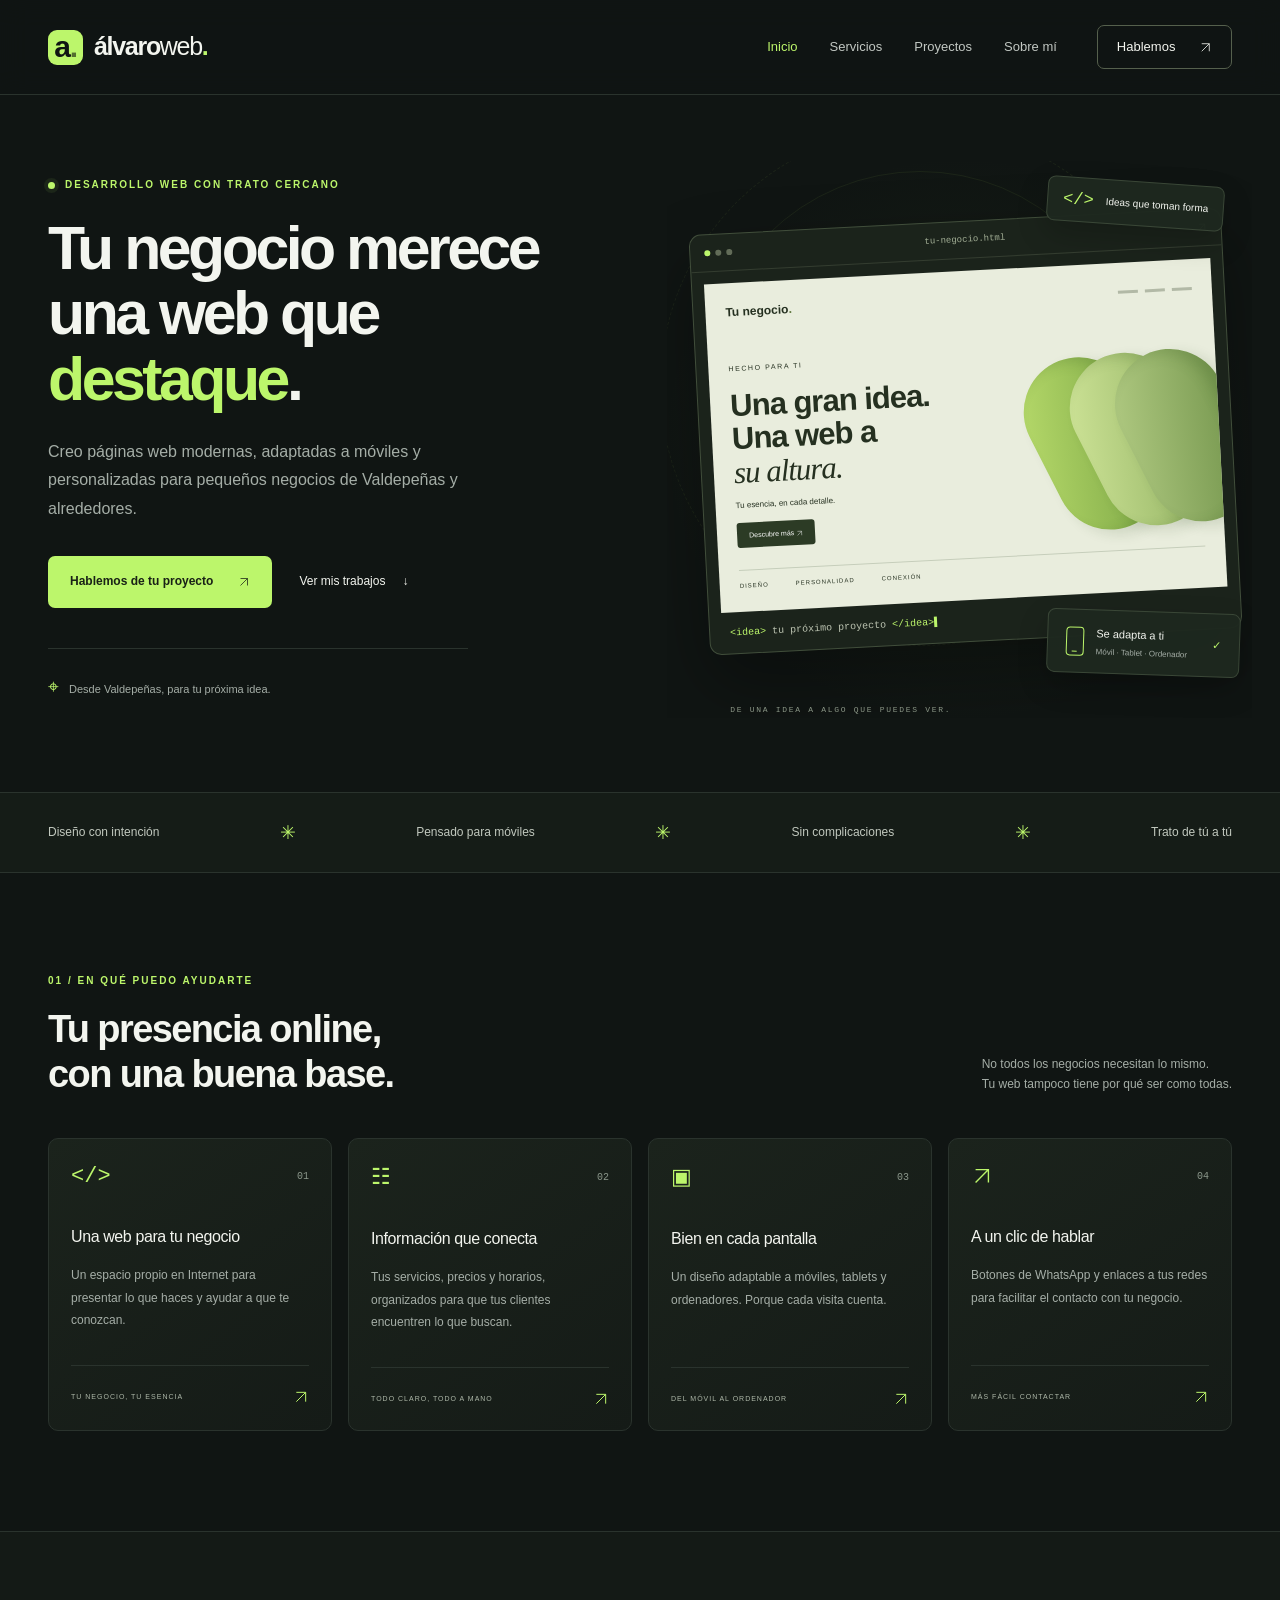
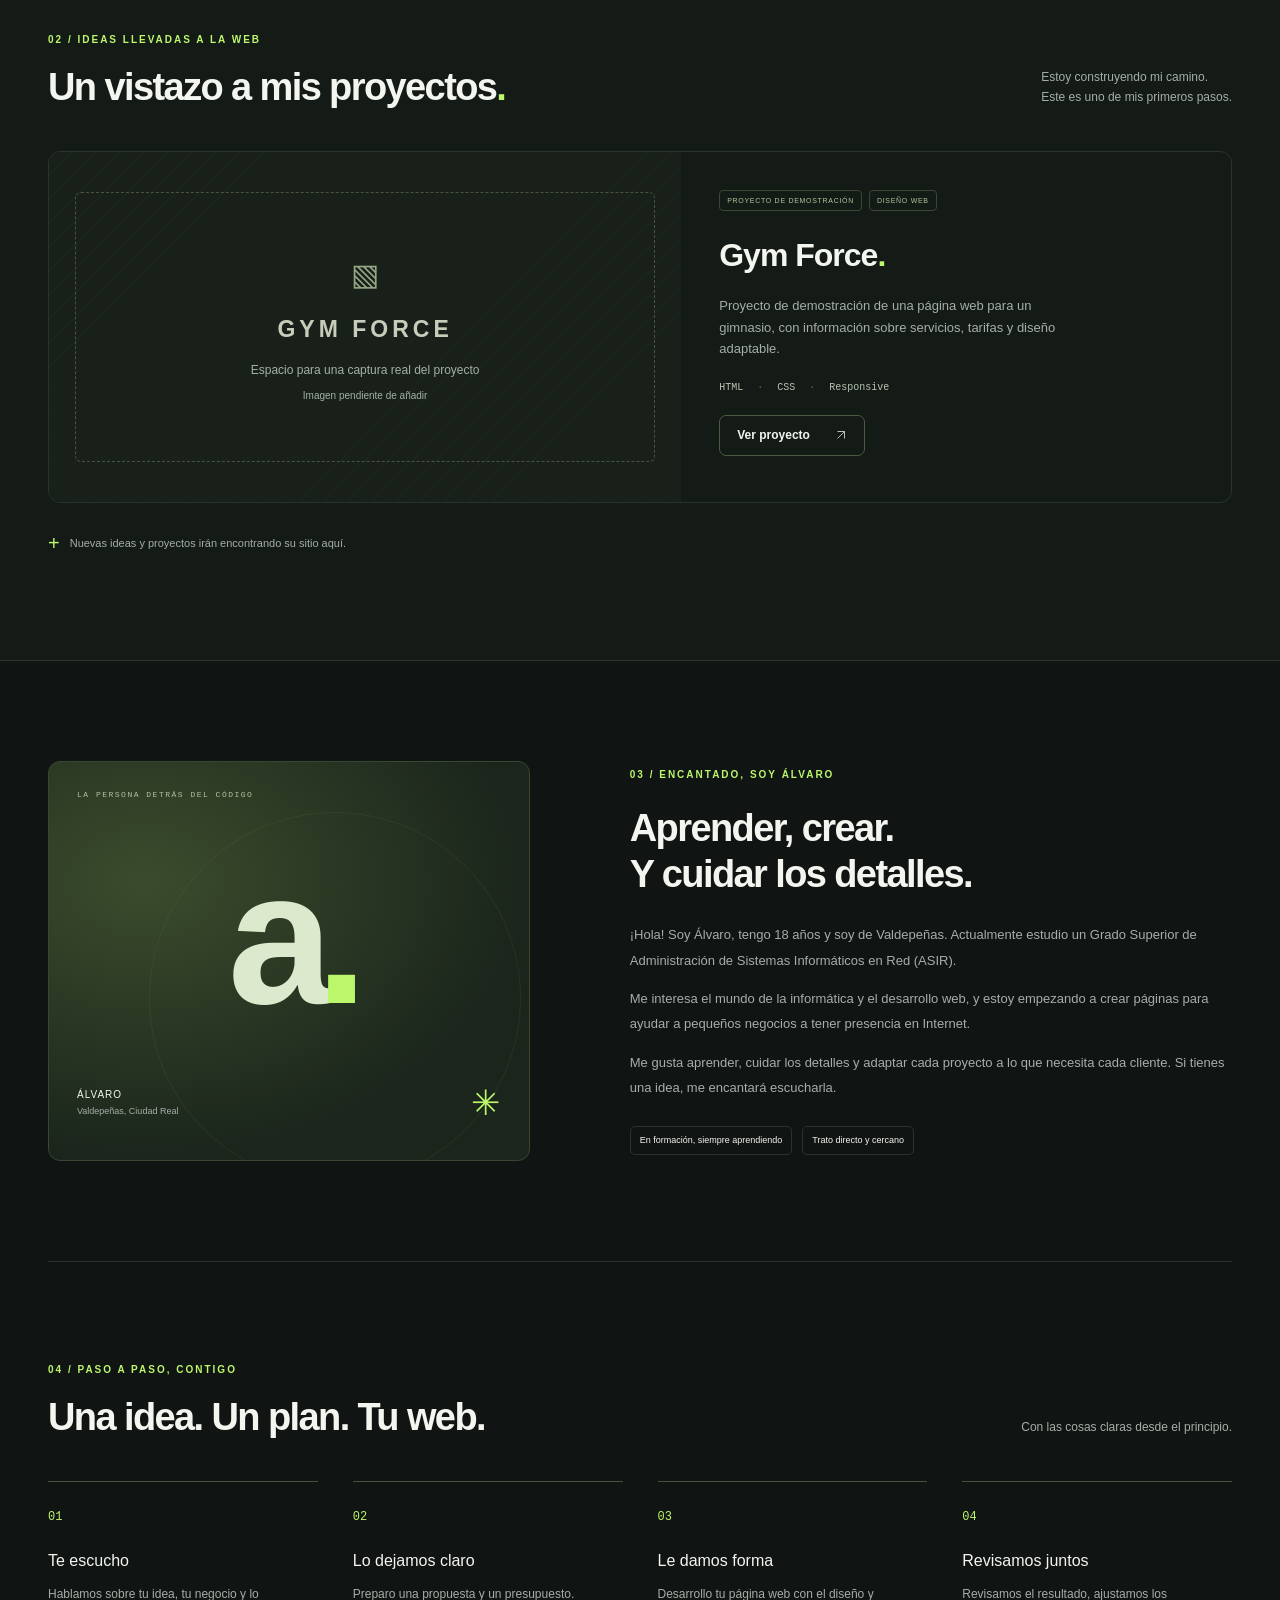
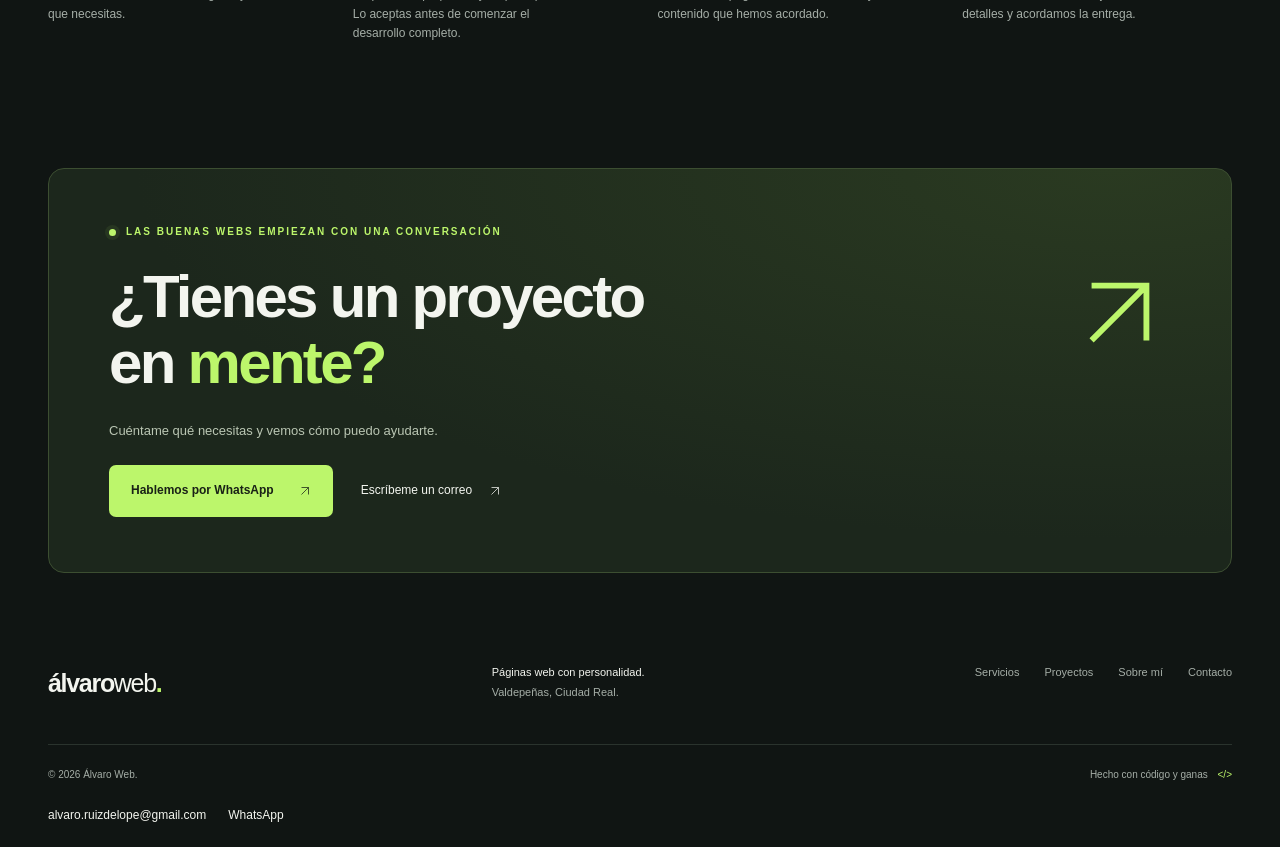
==== commit baa10a38: "Configure real contacts and Gym Force project link" ====
--- a/index.html
+++ b/index.html
@@ -344,8 +344,9 @@
               <a
                 class="button outline"
                 id="gym-link"
-                role="link"
-                aria-disabled="true"
+                href="https://alvaroruizdelope-svg.github.io/gymforce/"
+                target="_blank"
+                rel="noopener noreferrer"
                 >Ver proyecto
                 <span aria-hidden="true"
                   ><svg
@@ -356,8 +357,8 @@
                     stroke-width="1.5"
                     aria-hidden="true"
                   >
-                    <path d="M5 19 19 5M5 5h14v14" /></svg></span></a
-              ><small id="gym-pending">Enlace disponible próximamente.</small>
+                    <path d="M5 19 19 5M5 5h14v14" /></svg></span
+              ></a>
             </div>
           </article>
           <p class="projects-note">
@@ -477,8 +478,7 @@
             <a
               class="button primary"
               data-contact="whatsapp"
-              role="link"
-              aria-disabled="true"
+              href="https://wa.me/34722892707?text=%C2%A1Hola%2C%20%C3%81lvaro!%20He%20visto%20tu%20p%C3%A1gina%20web%20y%20me%20gustar%C3%ADa%20pedirte%20informaci%C3%B3n%20sobre%20la%20creaci%C3%B3n%20de%20una%20web%20para%20mi%20negocio"
               >Hablemos por WhatsApp
               <span aria-hidden="true"
                 ><svg
@@ -493,25 +493,8 @@
             ><a
               class="text-link"
               data-contact="email"
-              role="link"
-              aria-disabled="true"
+              href="mailto:alvaro.ruizdelope@gmail.com"
               >Escríbeme un correo
-              <span aria-hidden="true"
-                ><svg
-                  class="arrow-icon"
-                  viewBox="0 0 24 24"
-                  fill="none"
-                  stroke="currentColor"
-                  stroke-width="1.5"
-                  aria-hidden="true"
-                >
-                  <path d="M5 19 19 5M5 5h14v14" /></svg></span></a
-            ><a
-              class="text-link"
-              data-contact="instagram"
-              role="link"
-              aria-disabled="true"
-              >Instagram
               <span aria-hidden="true"
                 ><svg
                   class="arrow-icon"
@@ -524,15 +507,6 @@
                   <path d="M5 19 19 5M5 5h14v14" /></svg></span
             ></a>
           </div>
-          <p class="contact-pending" id="contact-pending">
-            Los datos de contacto estarán disponibles próximamente.
-          </p>
-          <noscript
-            ><p>
-              El contacto aún no está disponible. Activa JavaScript para cargar
-              los enlaces cuando estén configurados.
-            </p></noscript
-          >
         </div>
       </section>
     </main>
@@ -559,7 +533,16 @@
           <span class="accent" aria-hidden="true">&lt;/&gt;</span></span
         >
       </div>
-      <div class="footer-contacts" id="footer-contacts" hidden></div>
+      <div class="footer-contacts" id="footer-contacts">
+        <a data-contact="email" href="mailto:alvaro.ruizdelope@gmail.com"
+          >alvaro.ruizdelope@gmail.com</a
+        >
+        <a
+          data-contact="whatsapp"
+          href="https://wa.me/34722892707?text=%C2%A1Hola%2C%20%C3%81lvaro!%20He%20visto%20tu%20p%C3%A1gina%20web%20y%20me%20gustar%C3%ADa%20pedirte%20informaci%C3%B3n%20sobre%20la%20creaci%C3%B3n%20de%20una%20web%20para%20mi%20negocio"
+          >WhatsApp</a
+        >
+      </div>
     </footer>
   </body>
 </html>
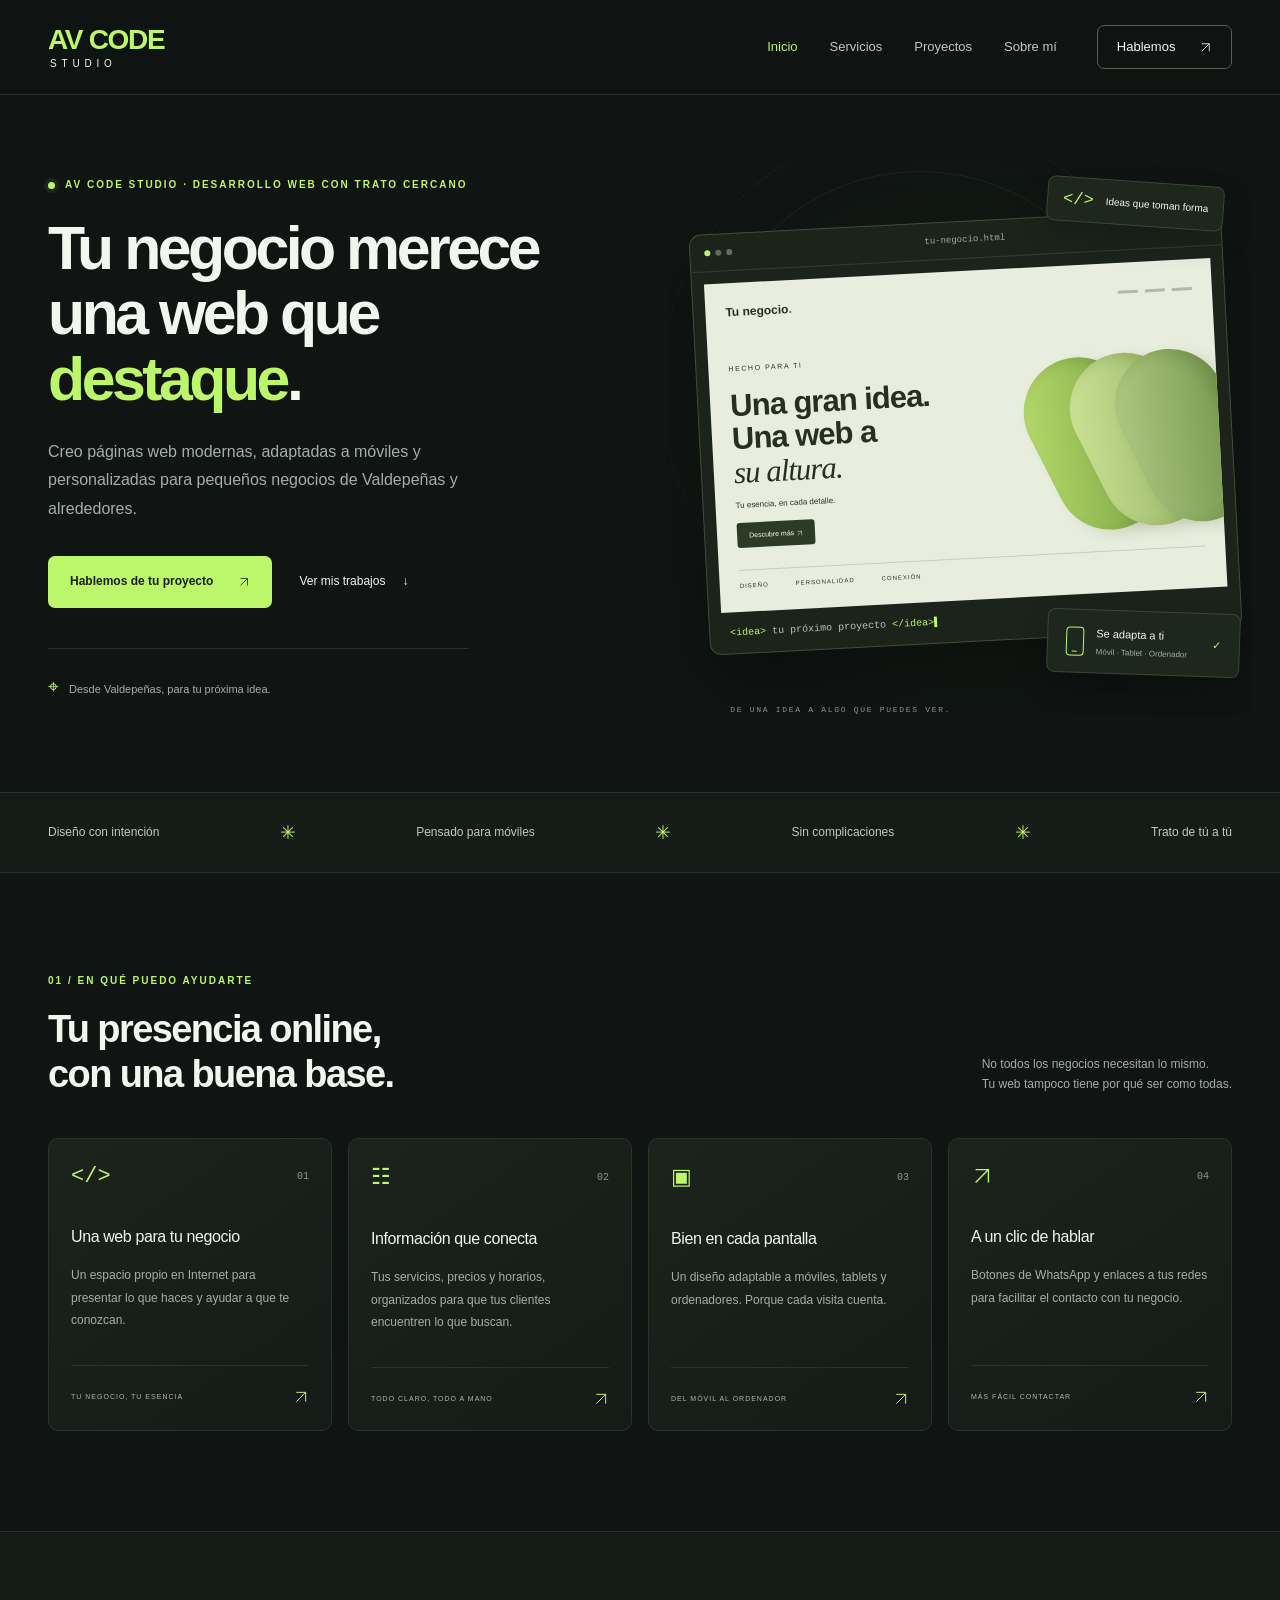
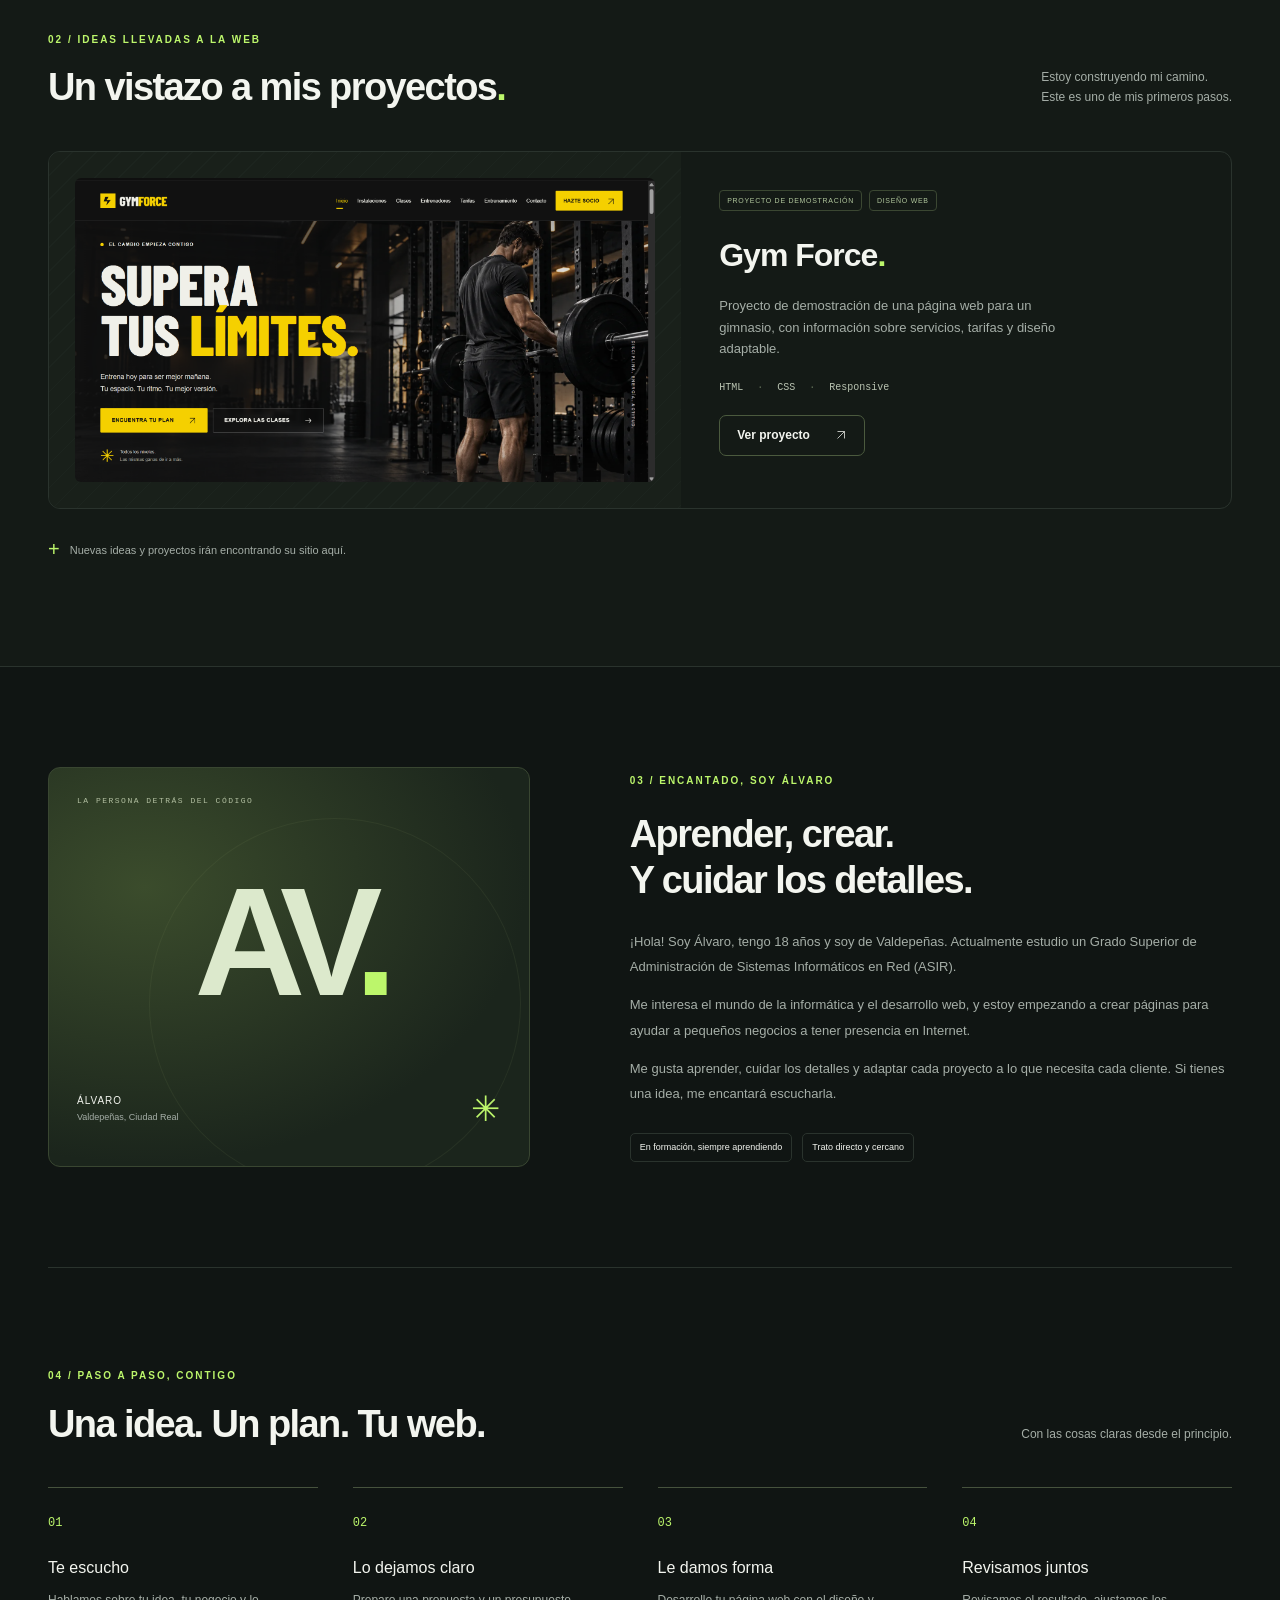
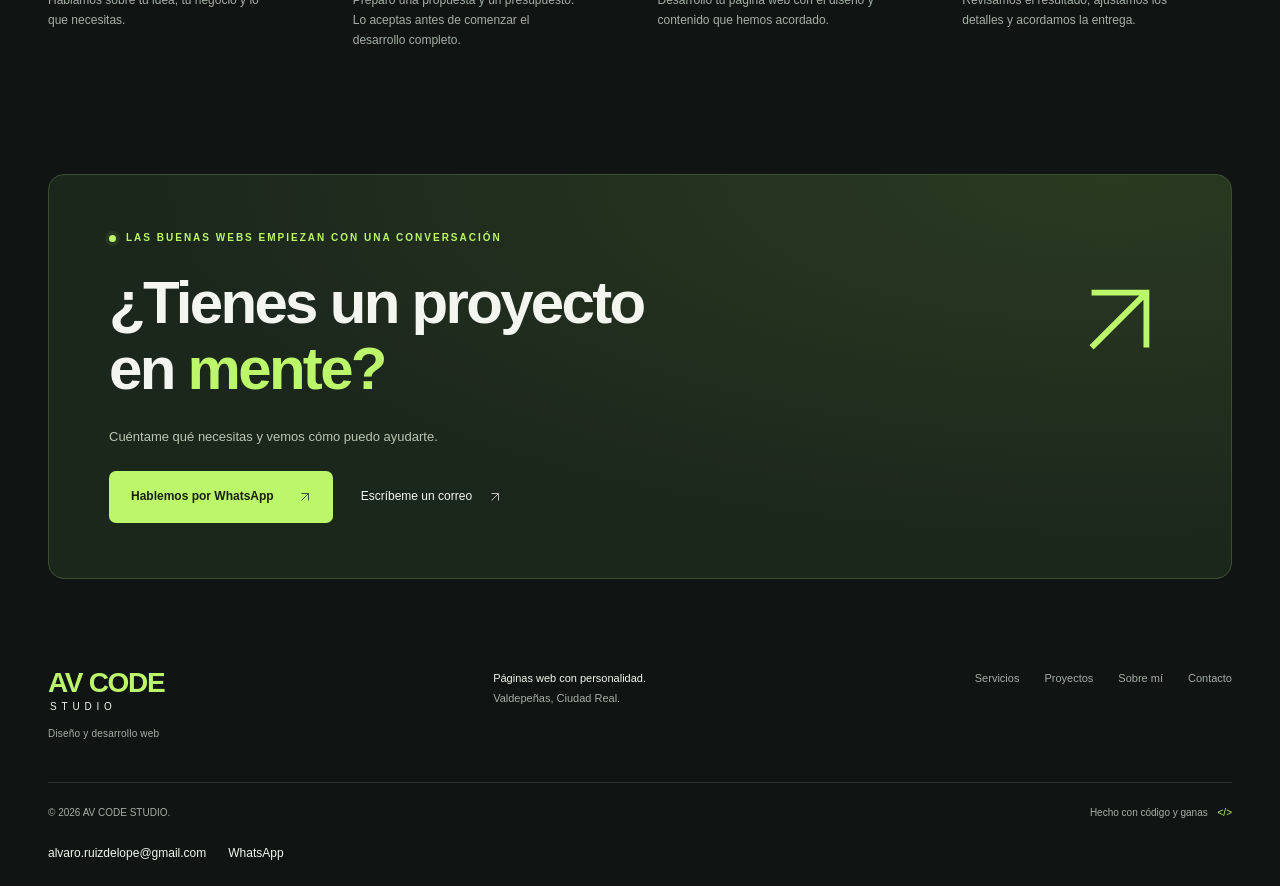
==== commit b6e79414: "Introduce AV CODE STUDIO brand identity" ====
--- a/index.html
+++ b/index.html
@@ -3,17 +3,21 @@
   <head>
     <meta charset="utf-8" />
     <meta name="viewport" content="width=device-width, initial-scale=1" />
-    <title>Álvaro Web · Páginas web para negocios en Valdepeñas</title>
+    <title>AV CODE STUDIO · Páginas web para negocios en Valdepeñas</title>
     <meta
       name="description"
-      content="Soy Álvaro, desarrollador web en formación en Valdepeñas. Creo páginas web modernas, personalizadas y adaptadas a móviles para pequeños negocios."
+      content="AV CODE STUDIO: diseño y desarrollo web de Álvaro en Valdepeñas. Páginas modernas, personalizadas y adaptadas a móviles para pequeños negocios."
     />
     <meta name="theme-color" content="#101513" />
-    <meta property="og:title" content="Álvaro Web · Tu negocio, en Internet" />
+    <meta
+      property="og:title"
+      content="AV CODE STUDIO · Tu negocio, en Internet"
+    />
     <meta
       property="og:description"
-      content="Páginas web con personalidad para pequeños negocios de Valdepeñas y alrededores."
+      content="AV CODE STUDIO · Diseño y desarrollo web para pequeños negocios de Valdepeñas y alrededores."
     />
+    <meta property="og:site_name" content="AV CODE STUDIO" />
     <meta property="og:type" content="website" />
     <meta property="og:locale" content="es_ES" />
     <link rel="icon" href="img/favicon.svg" type="image/svg+xml" />
@@ -24,10 +28,9 @@
     <a class="skip-link" href="#contenido">Saltar al contenido</a>
     <header class="header">
       <div class="container header-inner">
-        <a class="brand" href="#inicio" aria-label="Álvaro Web, inicio"
-          ><span class="brand-icon" aria-hidden="true">a<span>.</span></span
-          >álvaro<span class="brand-light">web</span
-          ><span class="brand-dot">.</span></a
+        <a class="brand" href="#inicio" aria-label="AV CODE STUDIO, inicio"
+          ><span class="brand-name">AV CODE</span
+          ><span class="brand-studio">STUDIO</span></a
         >
         <button
           class="menu-toggle"
@@ -63,7 +66,8 @@
       <section class="hero container" id="inicio" aria-labelledby="titulo">
         <div class="hero-copy">
           <p class="eyebrow">
-            <span class="status-dot"></span> DESARROLLO WEB CON TRATO CERCANO
+            <span class="status-dot"></span> AV CODE STUDIO · DESARROLLO WEB CON
+            TRATO CERCANO
           </p>
           <h1 id="titulo">
             Tu negocio merece una web que
@@ -374,7 +378,7 @@
       >
         <div class="about-visual" aria-hidden="true">
           <span class="about-visual-label">LA PERSONA DETRÁS DEL CÓDIGO</span
-          ><span class="monogram">a<span>.</span></span>
+          ><span class="monogram">AV<span>.</span></span>
           <div class="about-visual-bottom">
             <span>ÁLVARO<br /><small>Valdepeñas, Ciudad Real</small></span
             ><span class="asterisk">✳</span>
@@ -512,9 +516,13 @@
     </main>
     <footer class="footer container">
       <div class="footer-top">
-        <a class="brand" href="#inicio"
-          >álvaro<span class="brand-light">web</span
-          ><span class="brand-dot">.</span></a
+        <a
+          class="brand brand-footer"
+          href="#inicio"
+          aria-label="AV CODE STUDIO, inicio"
+          ><span class="brand-name">AV CODE</span
+          ><span class="brand-studio">STUDIO</span
+          ><span class="brand-tagline">Diseño y desarrollo web</span></a
         >
         <p>
           Páginas web con personalidad.<br /><span
@@ -527,7 +535,7 @@
         </nav>
       </div>
       <div class="footer-bottom">
-        <span>© <span id="year">2026</span> Álvaro Web.</span
+        <span>© <span id="year">2026</span> AV CODE STUDIO.</span
         ><span
           >Hecho con código y ganas
           <span class="accent" aria-hidden="true">&lt;/&gt;</span></span
--- a/css/estilos.css
+++ b/css/estilos.css
@@ -50,8 +50,7 @@
   width: min(1200px, calc(100% - 96px));
   margin-inline: auto;
 }
-.accent,
-.brand-dot {
+.accent {
   color: var(--accent);
 }
 .header {
@@ -70,28 +69,35 @@
 }
 .brand {
   display: inline-flex;
-  align-items: center;
-  font-size: 25px;
+  flex-direction: column;
+  align-items: flex-start;
+  flex-shrink: 0;
+  gap: 5px;
+  font-family: Arial, Helvetica, sans-serif;
+  line-height: 1;
+  text-decoration: none;
+}
+.brand-name {
+  color: var(--accent);
+  font-size: 28px;
+  font-weight: 800;
   letter-spacing: -1.3px;
-  font-weight: 750;
-}
-.brand-light {
+  white-space: nowrap;
+}
+.brand-studio {
+  color: var(--text);
+  font-size: 10px;
+  font-weight: 500;
+  letter-spacing: 0.48em;
+  padding-left: 2px;
+}
+.brand-tagline {
+  color: var(--muted);
+  font-size: 10px;
   font-weight: 400;
-}
-.brand-icon {
-  width: 35px;
-  height: 35px;
-  margin-right: 11px;
-  background: var(--accent);
-  color: var(--bg);
-  border-radius: 9px;
-  display: flex;
-  align-items: center;
-  justify-content: center;
-  font-size: 30px;
-}
-.brand-icon span {
-  color: #536d30;
+  line-height: 1.6;
+  letter-spacing: 0.2px;
+  margin-top: 9px;
 }
 .header nav {
   display: flex;
@@ -731,9 +737,9 @@
   color: #b3c0a2;
 }
 .monogram {
-  font-size: 190px;
+  font-size: clamp(110px, 12vw, 165px);
   line-height: 1;
-  letter-spacing: -18px;
+  letter-spacing: -14px;
   font-weight: bold;
   text-align: center;
   color: #dce9cc;
@@ -969,13 +975,11 @@
   .header-inner {
     height: 76px;
   }
-  .brand {
-    font-size: 23px;
-  }
-  .brand-icon {
-    height: 30px;
-    width: 30px;
-    font-size: 26px;
+  .brand-name {
+    font-size: 25px;
+  }
+  .brand-studio {
+    font-size: 9px;
   }
   .menu-toggle:not([hidden]) {
     display: flex;
@@ -1201,7 +1205,7 @@
     margin: auto;
   }
   .monogram {
-    font-size: 145px;
+    font-size: 125px;
   }
   .about-copy h2 {
     font-size: 35px;
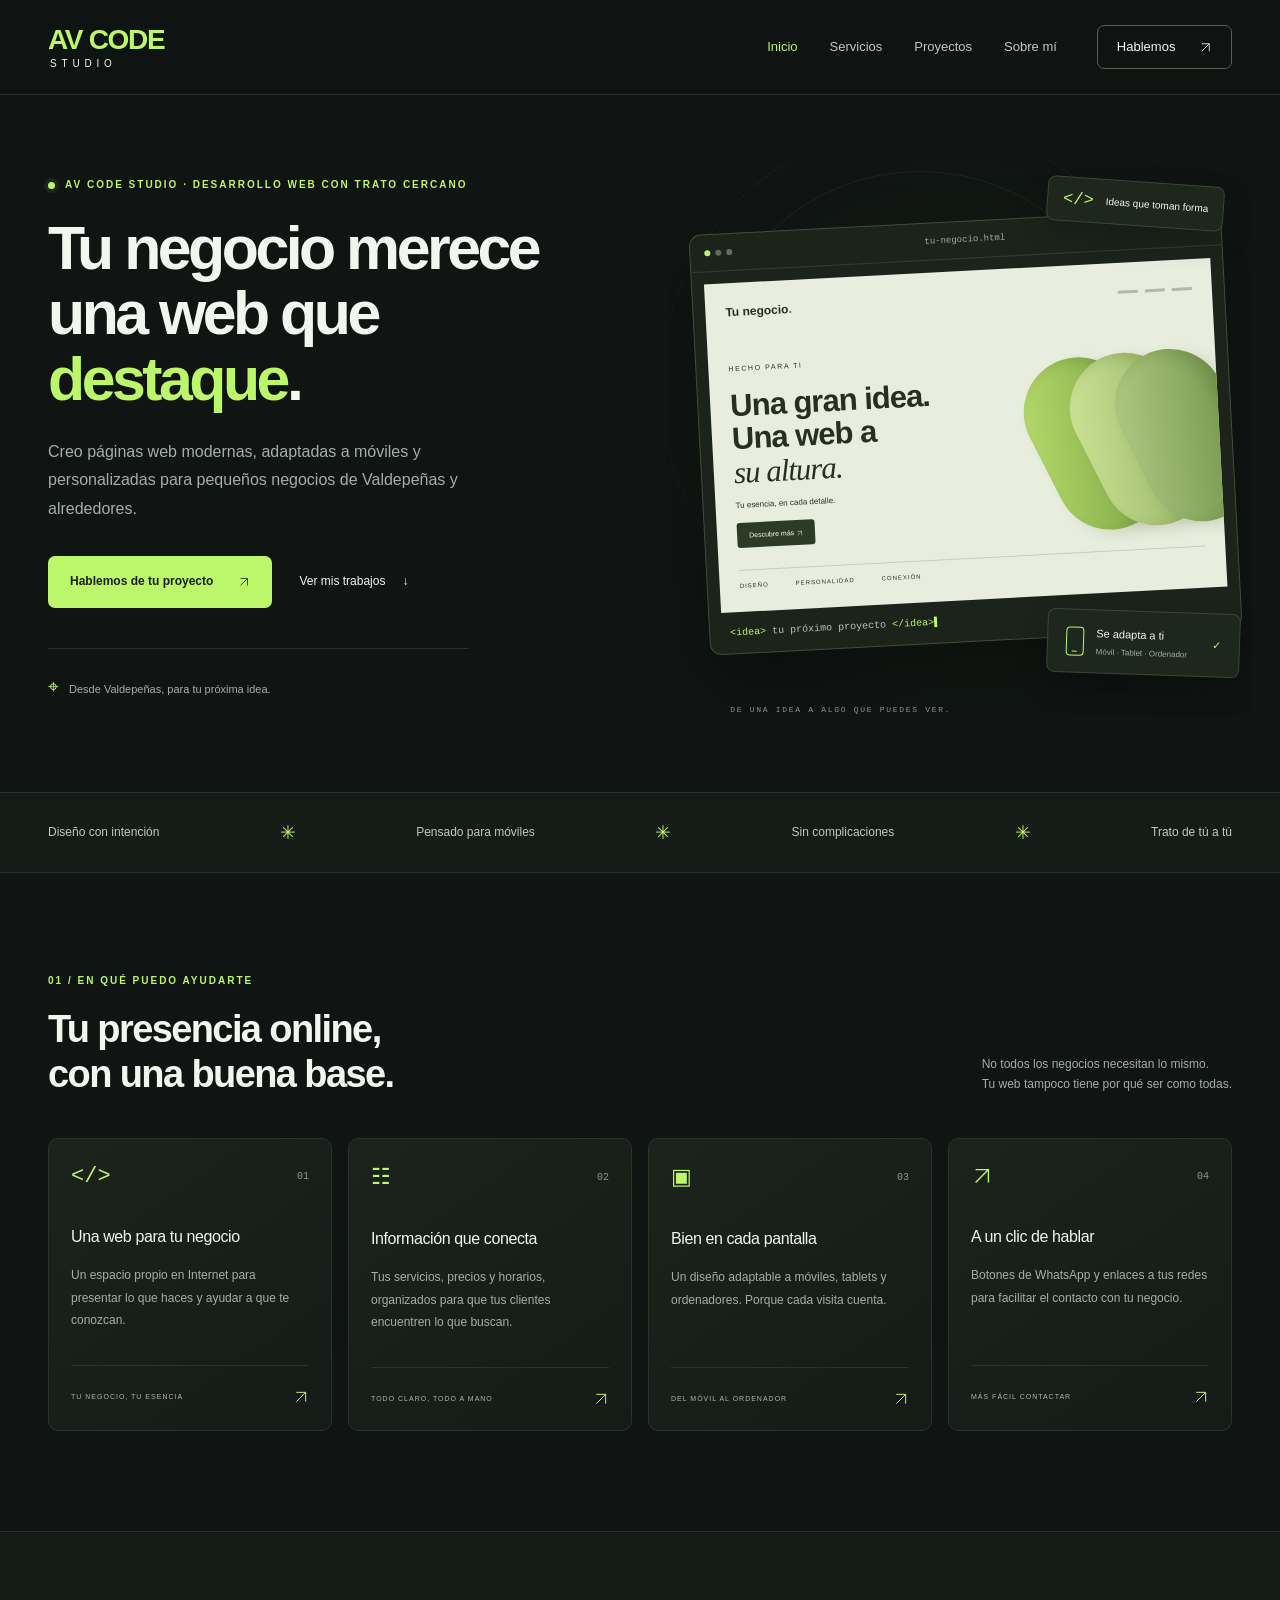
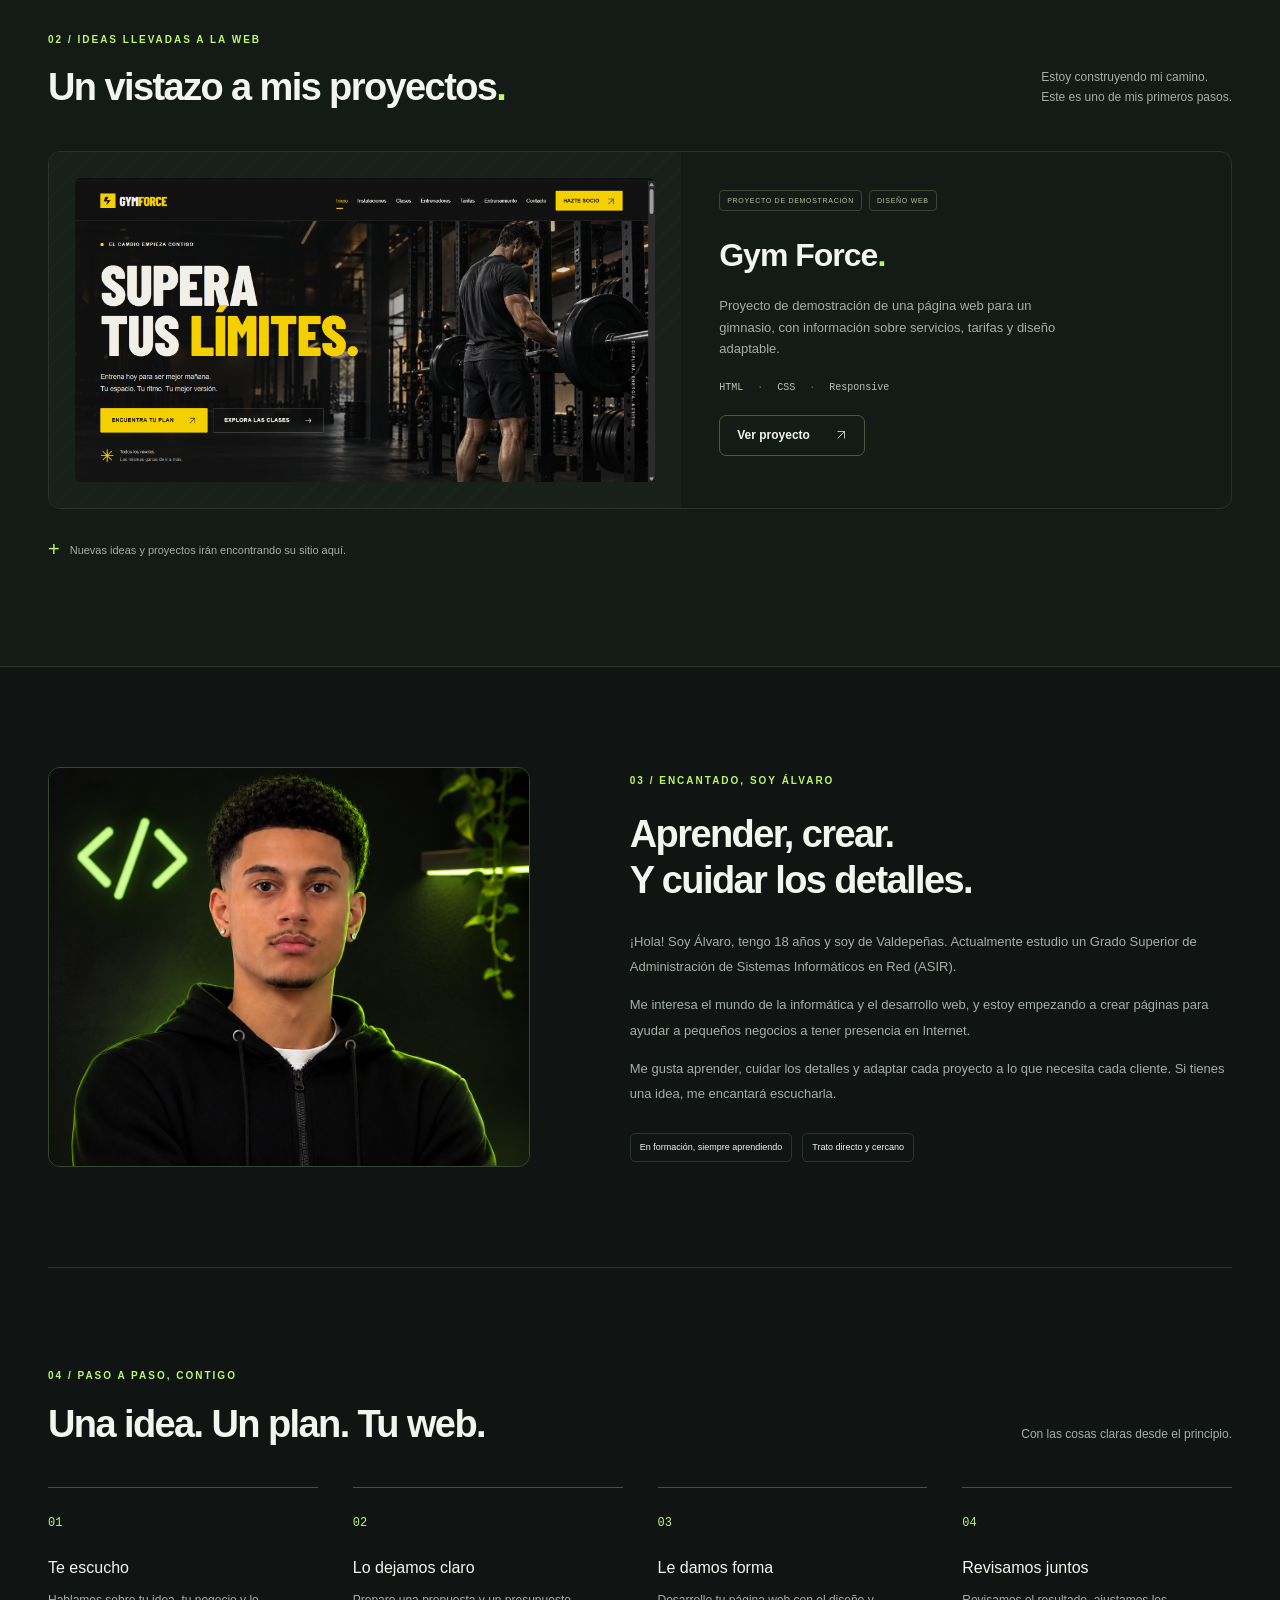
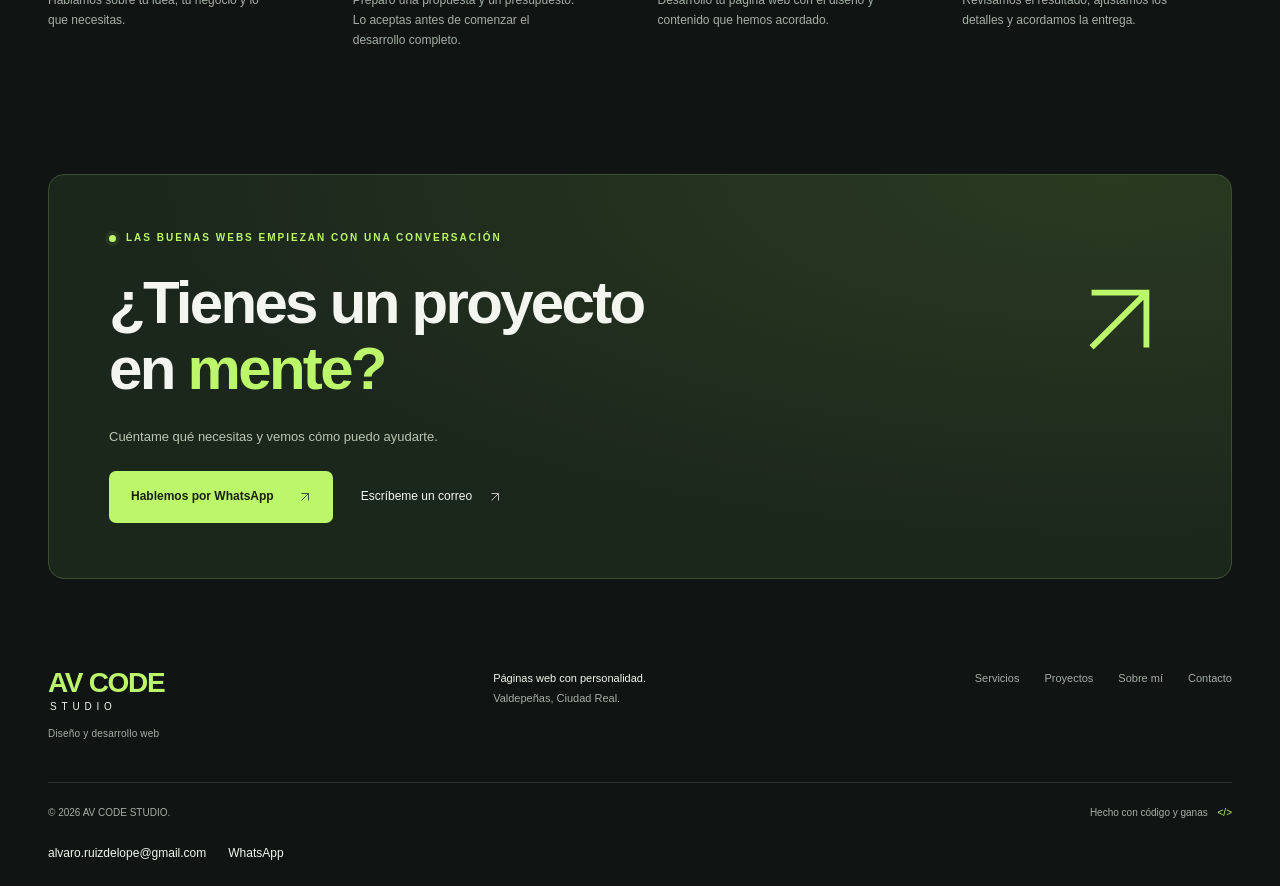
==== commit 2aec9c5d: "Replace about card with Alvaro profile photo" ====
--- a/index.html
+++ b/index.html
@@ -376,13 +376,15 @@
         id="sobre-mi"
         aria-labelledby="sobre-titulo"
       >
-        <div class="about-visual" aria-hidden="true">
-          <span class="about-visual-label">LA PERSONA DETRÁS DEL CÓDIGO</span
-          ><span class="monogram">AV<span>.</span></span>
-          <div class="about-visual-bottom">
-            <span>ÁLVARO<br /><small>Valdepeñas, Ciudad Real</small></span
-            ><span class="asterisk">✳</span>
-          </div>
+        <div class="about-visual">
+          <img
+            src="img/alvaro-perfil.png"
+            alt="Retrato de Álvaro, creador de AV CODE STUDIO"
+            width="1122"
+            height="1402"
+            loading="lazy"
+            decoding="async"
+          />
         </div>
         <div class="about-copy">
           <p class="eyebrow">03 / ENCANTADO, SOY ÁLVARO</p>
--- a/css/estilos.css
+++ b/css/estilos.css
@@ -249,7 +249,7 @@
   padding: 40px 0 55px 12px;
 }
 .hero-art:before {
-  content: '';
+  content: "";
   position: absolute;
   inset: -50px;
   background: radial-gradient(ellipse, #52762c20, transparent 65%);
@@ -458,7 +458,7 @@
   position: relative;
 }
 .mini-phone:after {
-  content: '';
+  content: "";
   position: absolute;
   width: 5px;
   height: 1px;
@@ -686,7 +686,7 @@
   color: var(--muted);
   margin-top: 9px;
 }
-[aria-disabled='true'] {
+[aria-disabled="true"] {
   cursor: default;
   opacity: 0.65;
 }
@@ -709,59 +709,19 @@
   gap: 100px;
 }
 .about-visual {
-  background: radial-gradient(ellipse at 20% 30%, #3b4c2c, #1b251c 70%);
+  height: 400px;
+  min-width: 0;
+  background: var(--surface);
   border: 1px solid #394631;
   border-radius: 12px;
-  min-height: 400px;
-  padding: 28px;
-  display: flex;
-  flex-direction: column;
-  justify-content: space-between;
-  position: relative;
   overflow: hidden;
 }
-.about-visual:after {
-  content: '';
-  position: absolute;
-  width: 370px;
-  height: 370px;
-  border: 1px solid #75895820;
-  transform: rotate(30deg);
-  border-radius: 50%;
-  left: 100px;
-  top: 50px;
-}
-.about-visual-label {
-  font: 8px monospace;
-  letter-spacing: 1.5px;
-  color: #b3c0a2;
-}
-.monogram {
-  font-size: clamp(110px, 12vw, 165px);
-  line-height: 1;
-  letter-spacing: -14px;
-  font-weight: bold;
-  text-align: center;
-  color: #dce9cc;
-}
-.monogram > span {
-  color: var(--accent);
-}
-.about-visual-bottom {
-  display: flex;
-  justify-content: space-between;
-  align-items: center;
-  font-size: 10px;
-  letter-spacing: 1px;
-}
-.about-visual-bottom small {
-  font-size: 9px;
-  color: var(--muted);
-  letter-spacing: 0;
-}
-.asterisk {
-  color: var(--accent);
-  font-size: 35px;
+.about-visual img {
+  display: block;
+  width: 100%;
+  height: 100%;
+  object-fit: cover;
+  object-position: 50% 18%;
 }
 .about-copy h2 {
   margin-bottom: 25px;
@@ -1003,7 +963,7 @@
   }
   .menu-lines:before,
   .menu-lines:after {
-    content: '';
+    content: "";
     position: absolute;
     top: -5px;
   }
@@ -1143,7 +1103,7 @@
     display: none;
   }
   .principles span:before {
-    content: '✳';
+    content: "✳";
     color: var(--accent);
     margin-right: 10px;
   }
@@ -1199,13 +1159,10 @@
     gap: 33px;
   }
   .about-visual {
-    min-height: 310px;
+    height: 310px;
     max-width: 430px;
     width: 100%;
     margin: auto;
-  }
-  .monogram {
-    font-size: 125px;
   }
   .about-copy h2 {
     font-size: 35px;
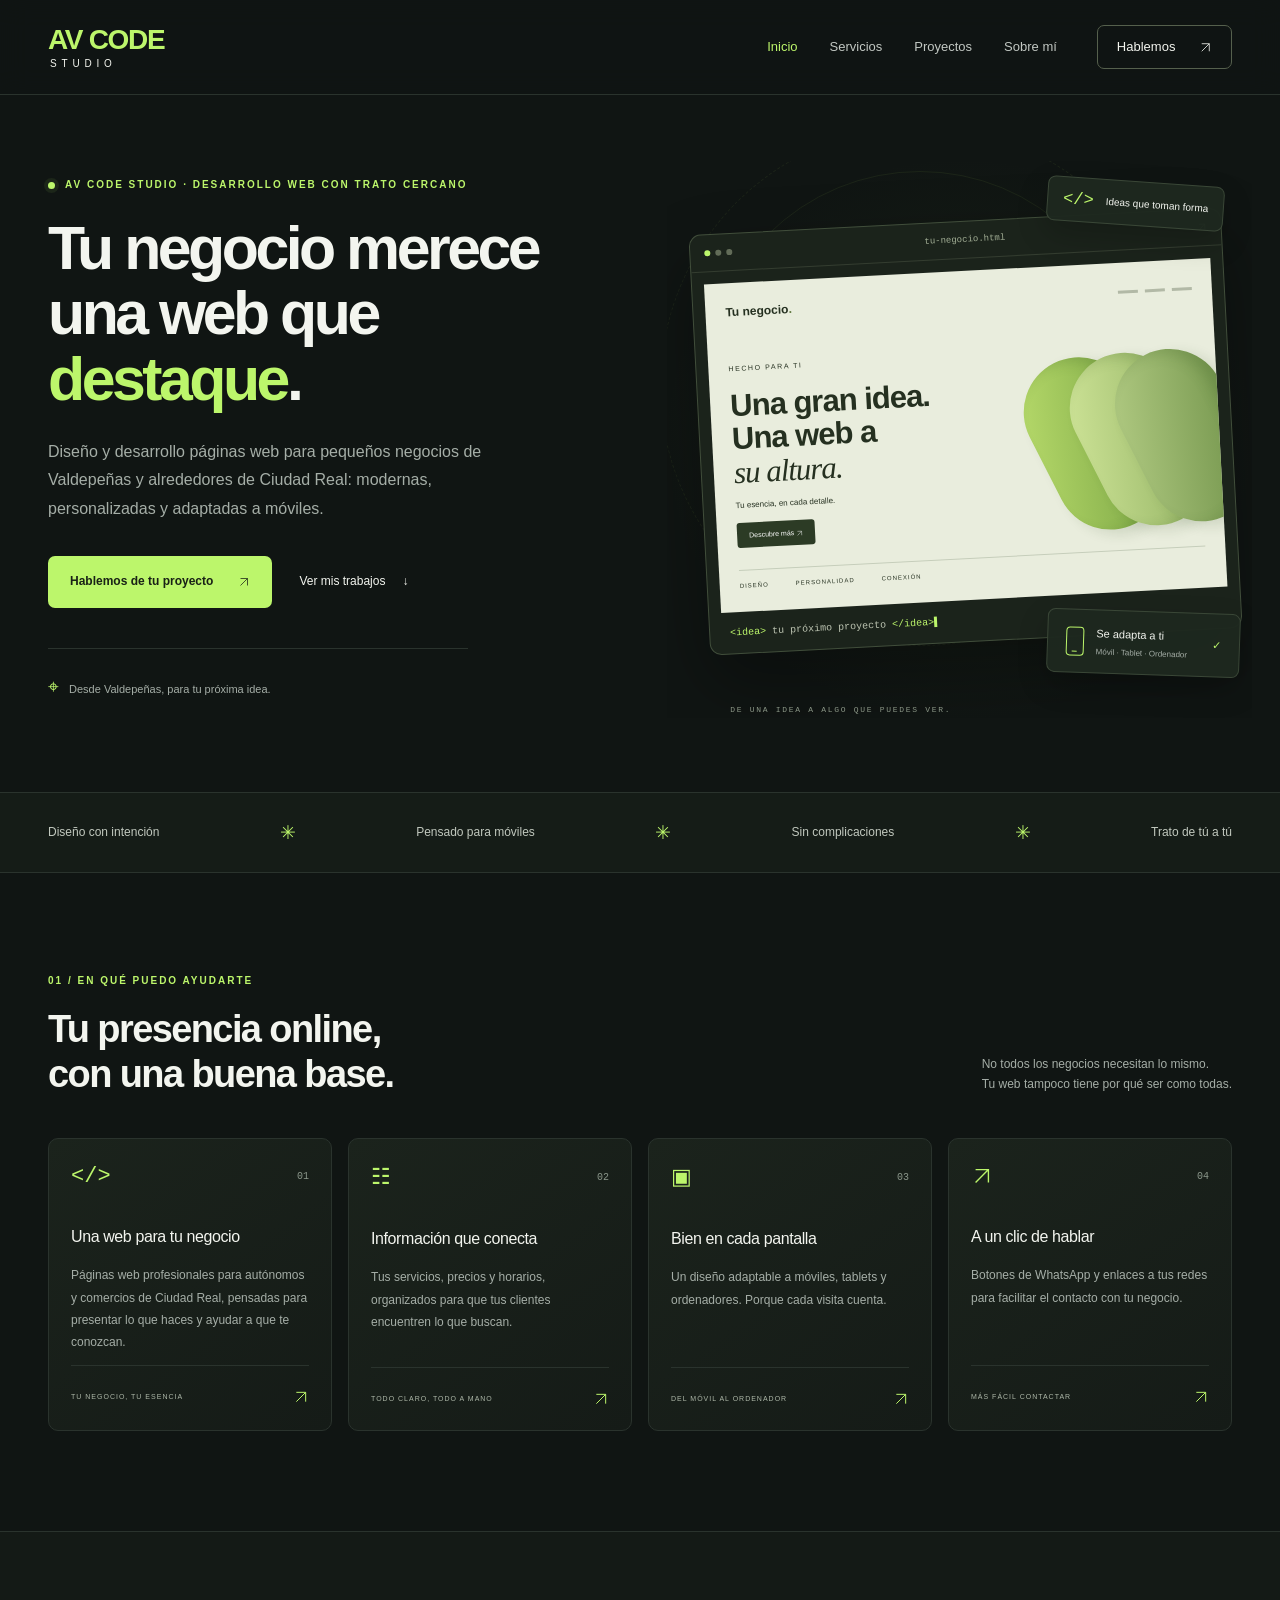
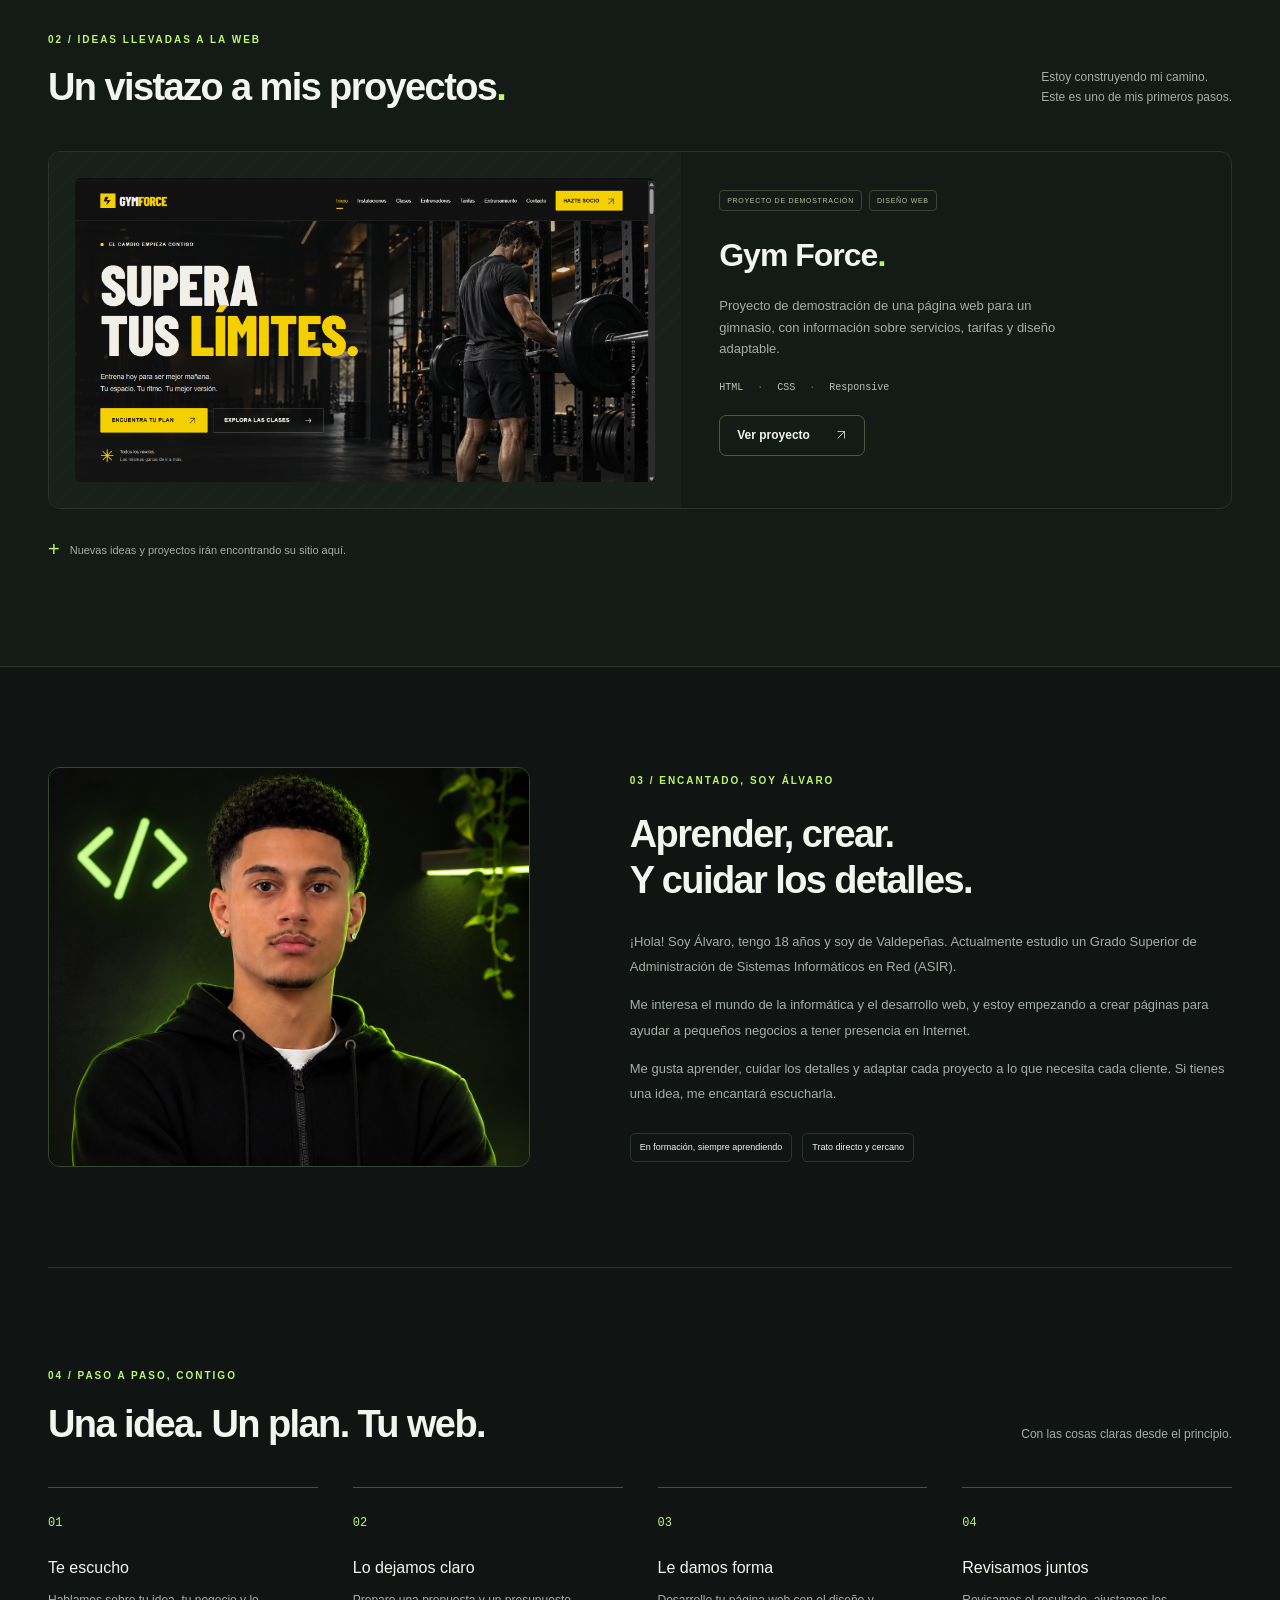
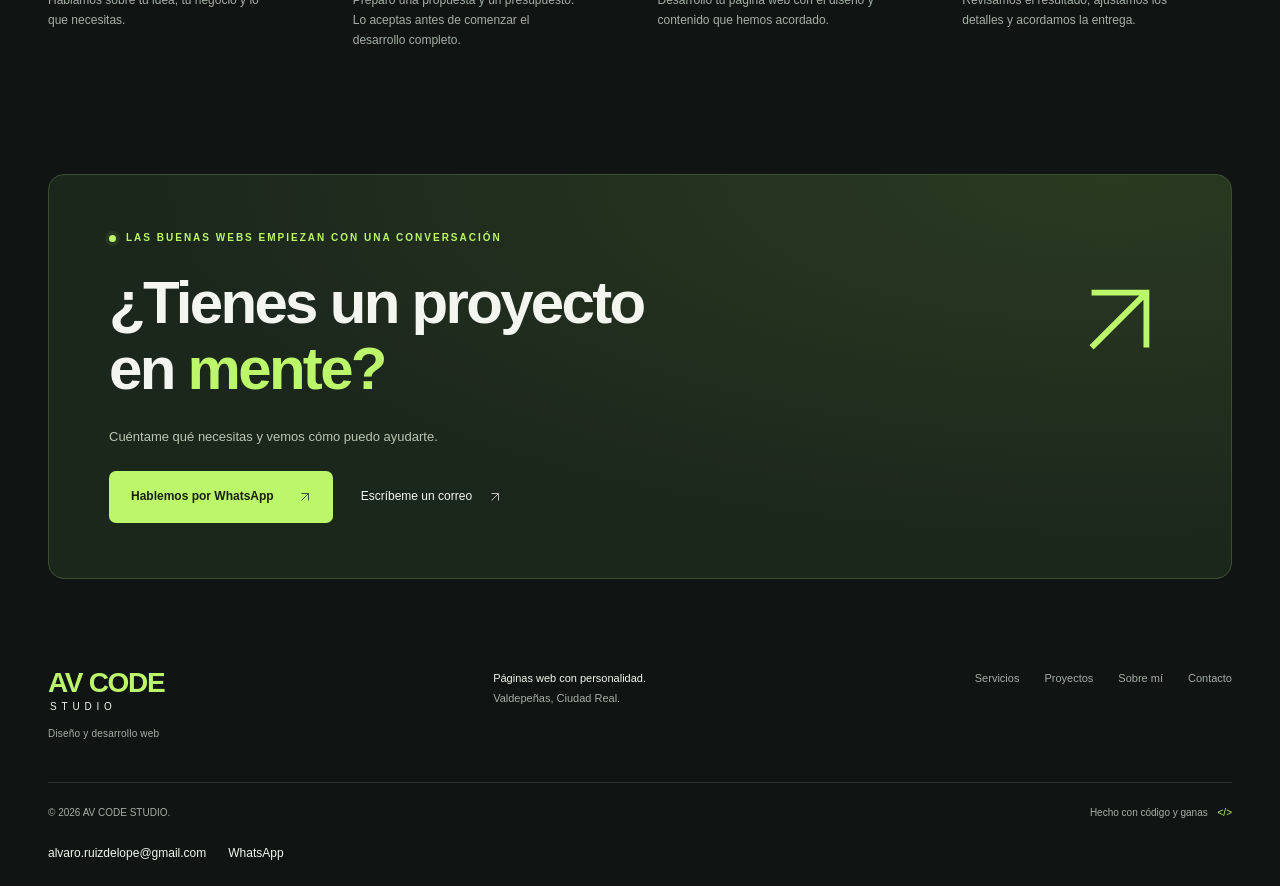
==== commit d503a3e9: "Improve local SEO, metadata and crawlability" ====
--- a/index.html
+++ b/index.html
@@ -3,23 +3,103 @@
   <head>
     <meta charset="utf-8" />
     <meta name="viewport" content="width=device-width, initial-scale=1" />
-    <title>AV CODE STUDIO · Páginas web para negocios en Valdepeñas</title>
+    <title>Diseño de Páginas Web en Valdepeñas | AV CODE STUDIO</title>
     <meta
       name="description"
-      content="AV CODE STUDIO: diseño y desarrollo web de Álvaro en Valdepeñas. Páginas modernas, personalizadas y adaptadas a móviles para pequeños negocios."
+      content="Diseño web en Valdepeñas y Ciudad Real para autónomos, comercios y pequeños negocios. Webs profesionales, adaptadas a móviles y con trato directo de Álvaro."
     />
     <meta name="theme-color" content="#101513" />
+    <link rel="canonical" href="https://alvaro-web.pages.dev/" />
     <meta
       property="og:title"
-      content="AV CODE STUDIO · Tu negocio, en Internet"
+      content="Diseño de Páginas Web en Valdepeñas | AV CODE STUDIO"
     />
     <meta
       property="og:description"
-      content="AV CODE STUDIO · Diseño y desarrollo web para pequeños negocios de Valdepeñas y alrededores."
+      content="Diseño web en Valdepeñas y Ciudad Real para autónomos, comercios y pequeños negocios. Webs profesionales, adaptadas a móviles y con trato directo de Álvaro."
     />
     <meta property="og:site_name" content="AV CODE STUDIO" />
     <meta property="og:type" content="website" />
     <meta property="og:locale" content="es_ES" />
+    <meta property="og:url" content="https://alvaro-web.pages.dev/" />
+    <meta
+      property="og:image"
+      content="https://alvaro-web.pages.dev/img/alvaro-perfil.png"
+    />
+    <meta property="og:image:type" content="image/png" />
+    <meta property="og:image:width" content="1122" />
+    <meta property="og:image:height" content="1402" />
+    <meta
+      property="og:image:alt"
+      content="Álvaro, creador de AV CODE STUDIO, diseño y desarrollo web en Valdepeñas"
+    />
+    <meta name="twitter:card" content="summary" />
+    <meta
+      name="twitter:title"
+      content="Diseño de Páginas Web en Valdepeñas | AV CODE STUDIO"
+    />
+    <meta
+      name="twitter:description"
+      content="Diseño web en Valdepeñas y Ciudad Real para autónomos, comercios y pequeños negocios. Webs profesionales, adaptadas a móviles y con trato directo de Álvaro."
+    />
+    <meta
+      name="twitter:image"
+      content="https://alvaro-web.pages.dev/img/alvaro-perfil.png"
+    />
+    <meta
+      name="twitter:image:alt"
+      content="Álvaro, creador de AV CODE STUDIO"
+    />
+    <script type="application/ld+json">
+      {
+        "@context": "https://schema.org",
+        "@graph": [
+          {
+            "@type": "WebSite",
+            "@id": "https://alvaro-web.pages.dev/#website",
+            "url": "https://alvaro-web.pages.dev/",
+            "name": "AV CODE STUDIO",
+            "description": "Diseño web en Valdepeñas y Ciudad Real para autónomos, comercios y pequeños negocios. Webs profesionales, adaptadas a móviles y con trato directo de Álvaro.",
+            "inLanguage": "es-ES",
+            "creator": {
+              "@id": "https://alvaro-web.pages.dev/#alvaro"
+            }
+          },
+          {
+            "@type": "Person",
+            "@id": "https://alvaro-web.pages.dev/#alvaro",
+            "name": "Álvaro",
+            "alternateName": "AV CODE STUDIO",
+            "url": "https://alvaro-web.pages.dev/",
+            "image": "https://alvaro-web.pages.dev/img/alvaro-perfil.png",
+            "email": "alvaro.ruizdelope@gmail.com",
+            "telephone": "+34722892707",
+            "description": "Desarrollador web en formación en Valdepeñas y creador de AV CODE STUDIO."
+          },
+          {
+            "@type": "Service",
+            "@id": "https://alvaro-web.pages.dev/#diseno-web",
+            "name": "Diseño y desarrollo web para pequeños negocios",
+            "serviceType": "Diseño y desarrollo de páginas web",
+            "url": "https://alvaro-web.pages.dev/",
+            "description": "Páginas web profesionales, informativas y adaptadas a móviles para autónomos, comercios y pequeños negocios.",
+            "provider": {
+              "@id": "https://alvaro-web.pages.dev/#alvaro"
+            },
+            "areaServed": [
+              {
+                "@type": "City",
+                "name": "Valdepeñas"
+              },
+              {
+                "@type": "AdministrativeArea",
+                "name": "Provincia de Ciudad Real"
+              }
+            ]
+          }
+        ]
+      }
+    </script>
     <link rel="icon" href="img/favicon.svg" type="image/svg+xml" />
     <link rel="stylesheet" href="css/estilos.css" />
     <script src="js/script.js" defer></script>
@@ -74,8 +154,9 @@
             <span class="accent">destaque<span class="title-dot">.</span></span>
           </h1>
           <p class="hero-description">
-            Creo páginas web modernas, adaptadas a móviles y personalizadas para
-            pequeños negocios de Valdepeñas y alrededores.
+            Diseño y desarrollo páginas web para pequeños negocios de Valdepeñas
+            y alrededores de Ciudad Real: modernas, personalizadas y adaptadas a
+            móviles.
           </p>
           <div class="actions">
             <a class="button primary" href="#contacto"
@@ -101,6 +182,7 @@
         </div>
         <div
           class="hero-art"
+          role="img"
           aria-label="Ilustración de una página web adaptable, creada con código"
         >
           <div class="orbit orbit-one"></div>
@@ -206,8 +288,9 @@
             </div>
             <h3>Una web para tu negocio</h3>
             <p>
-              Un espacio propio en Internet para presentar lo que haces y ayudar
-              a que te conozcan.
+              Páginas web profesionales para autónomos y comercios de Ciudad
+              Real, pensadas para presentar lo que haces y ayudar a que te
+              conozcan.
             </p>
             <span class="card-foot"
               >TU NEGOCIO, TU ESENCIA
@@ -326,12 +409,14 @@
           </div>
           <article class="project-card">
             <div class="project-image" id="gym-preview">
-              <div class="placeholder-content">
-                <span class="placeholder-icon" aria-hidden="true">▧</span
-                ><span>GYM FORCE</span>
-                <p>Espacio para una captura real del proyecto</p>
-                <small>Imagen pendiente de añadir</small>
-              </div>
+              <img
+                src="img/gym-force.png"
+                alt="Captura de la portada de Gym Force, proyecto de demostración de una web para un gimnasio"
+                width="1920"
+                height="1007"
+                loading="lazy"
+                decoding="async"
+              />
             </div>
             <div class="project-info">
               <div class="pills">
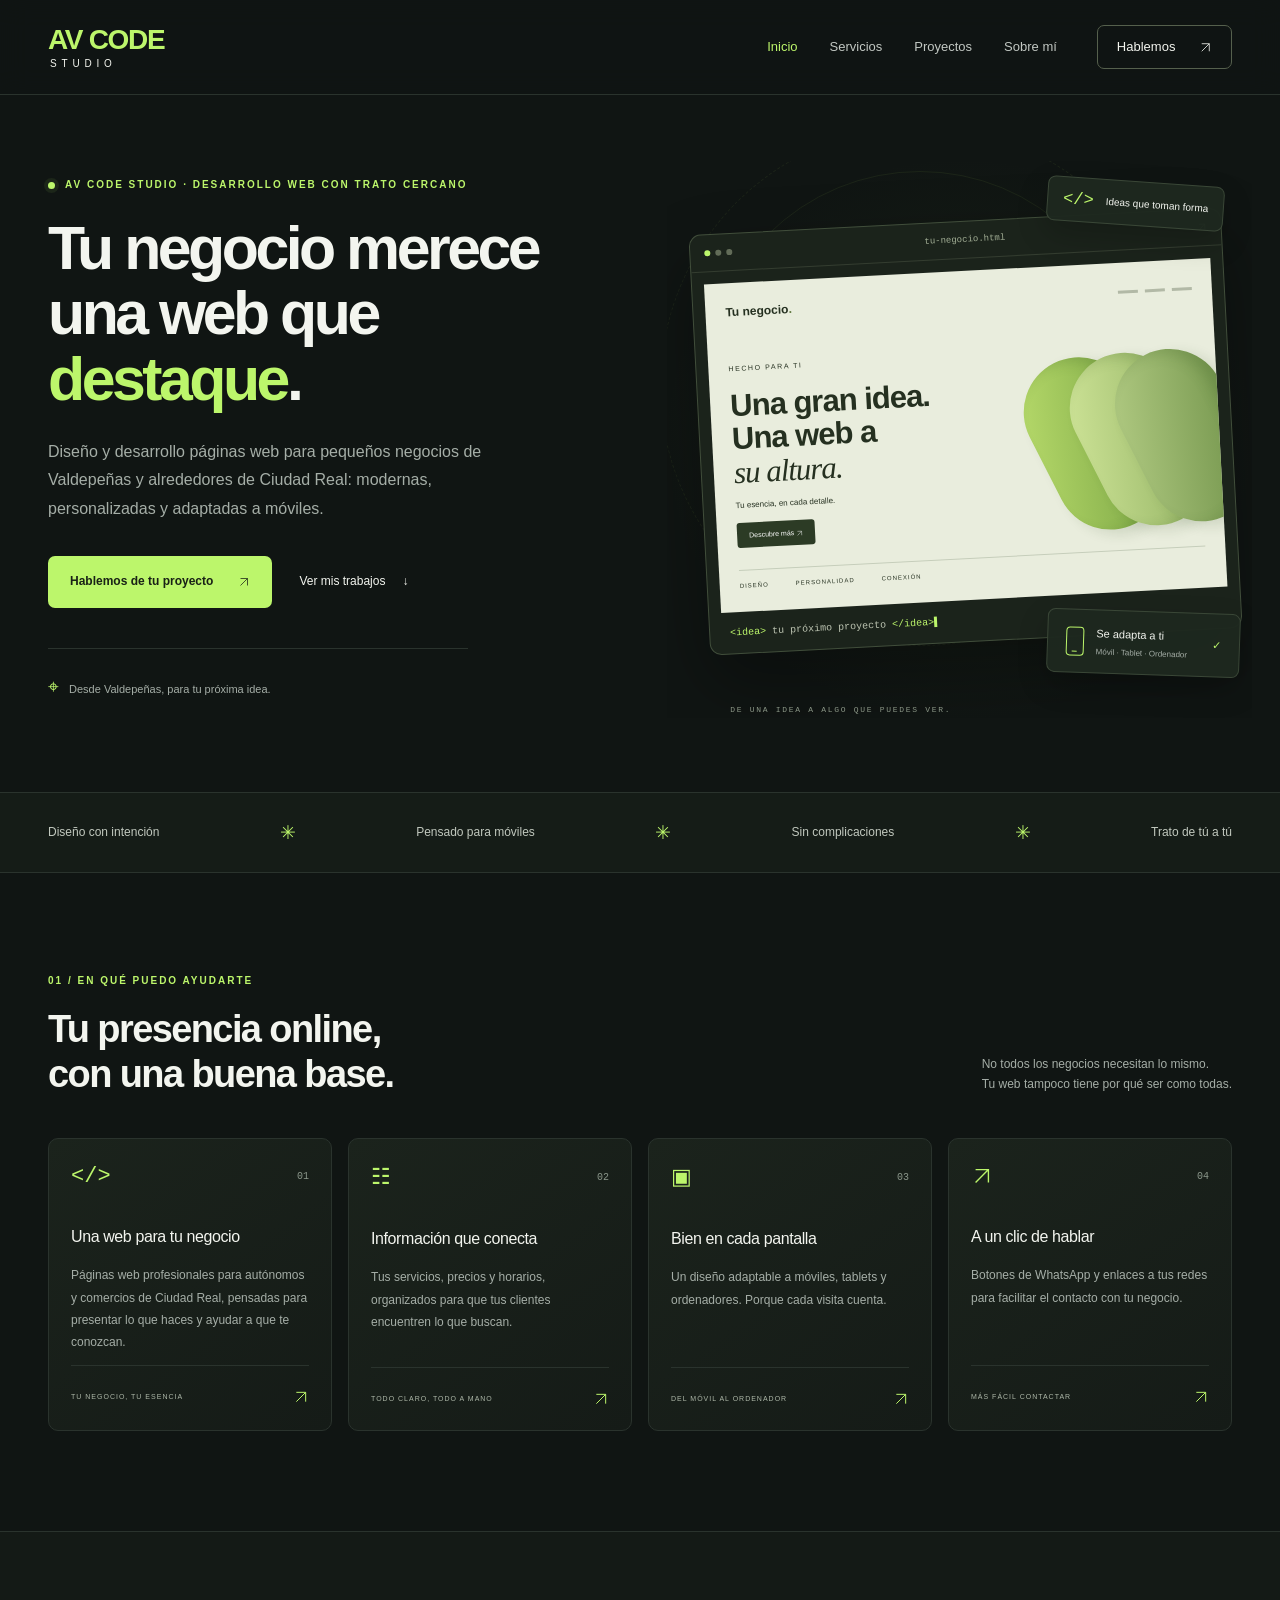
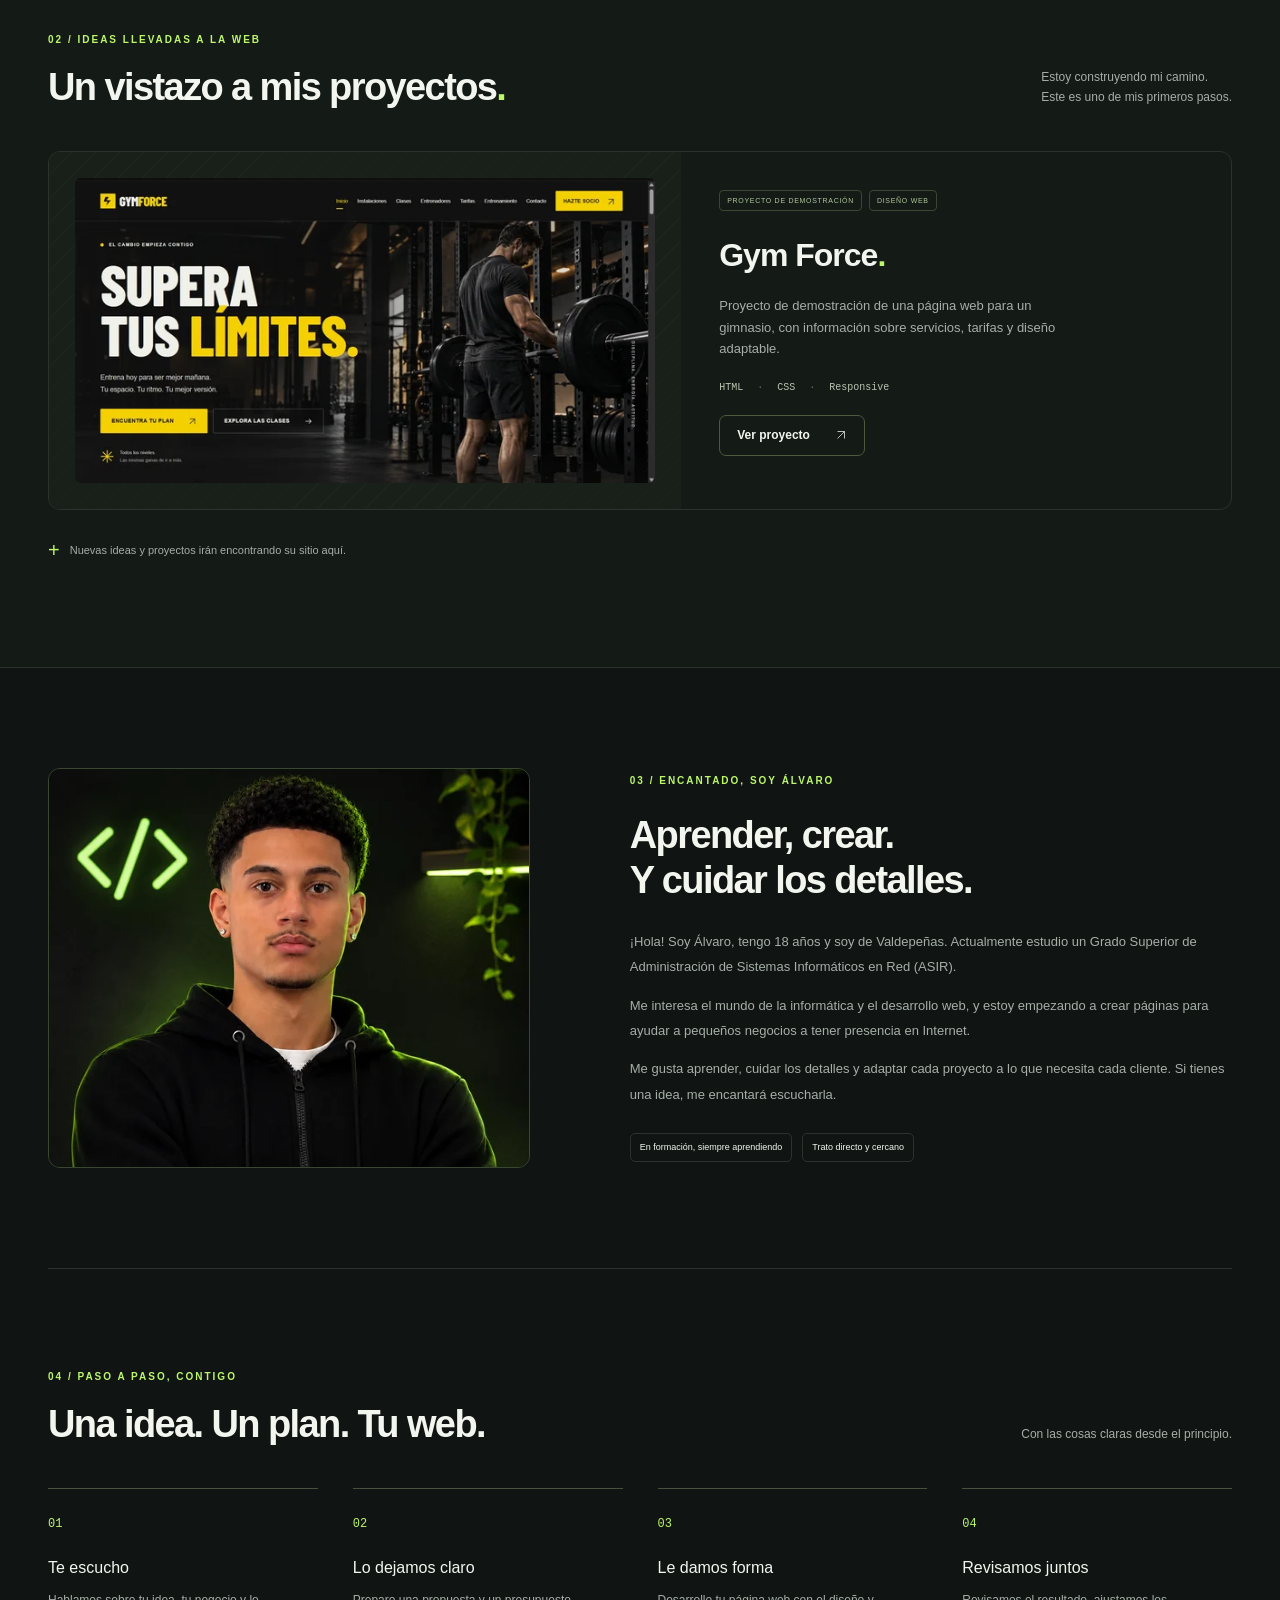
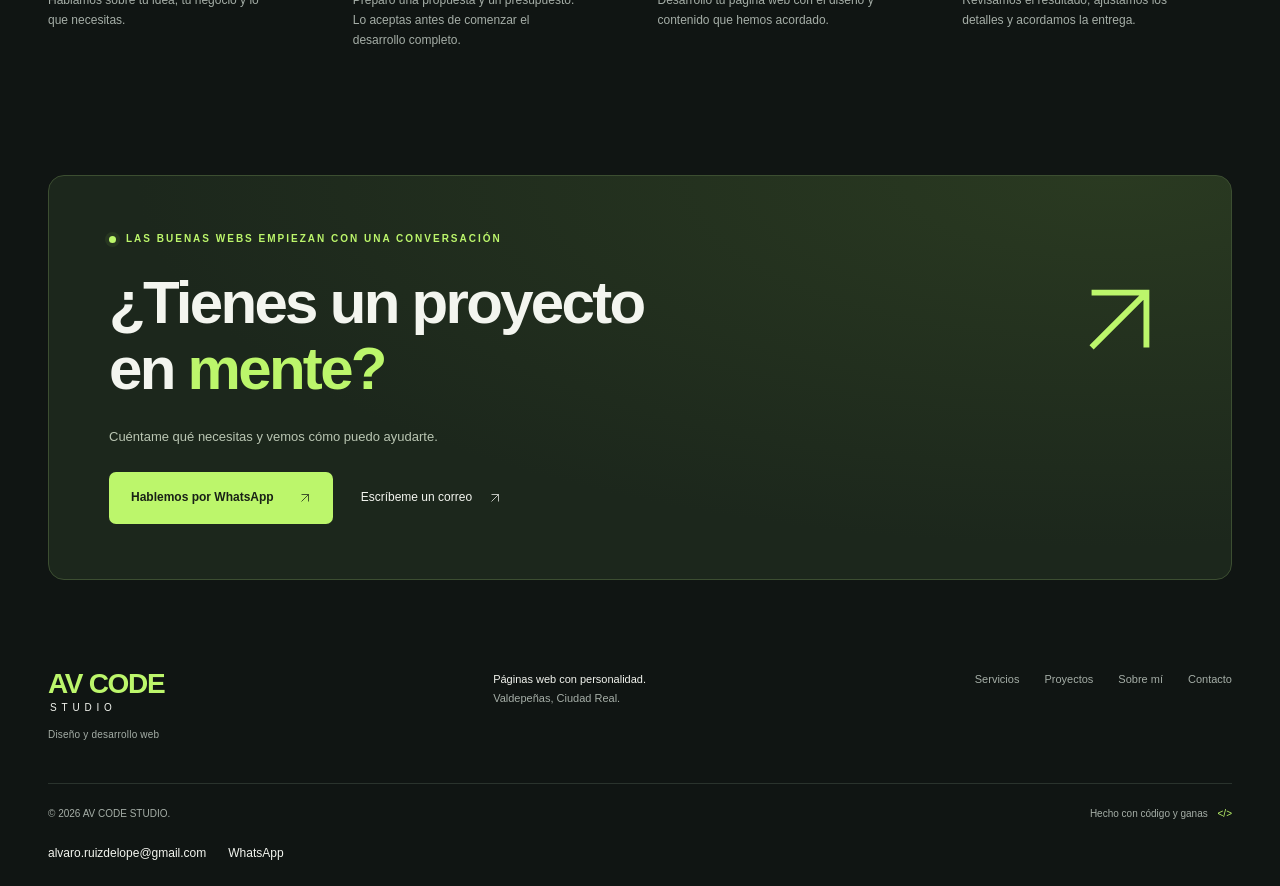
==== commit 139b83db: "Optimize responsive images and initial mobile rendering" ====
--- a/index.html
+++ b/index.html
@@ -101,6 +101,10 @@
       }
     </script>
     <link rel="icon" href="img/favicon.svg" type="image/svg+xml" />
+    <script>
+      // Evita el salto del menú móvil antes de cargar el script diferido.
+      document.documentElement.classList.add('js');
+    </script>
     <link rel="stylesheet" href="css/estilos.css" />
     <script src="js/script.js" defer></script>
   </head>
@@ -410,7 +414,9 @@
           <article class="project-card">
             <div class="project-image" id="gym-preview">
               <img
-                src="img/gym-force.png"
+                src="img/gym-force.webp"
+                srcset="img/gym-force-640.webp 640w, img/gym-force.webp 1440w"
+                sizes="(max-width: 900px) calc(100vw - 82px), 590px"
                 alt="Captura de la portada de Gym Force, proyecto de demostración de una web para un gimnasio"
                 width="1920"
                 height="1007"
@@ -463,7 +469,12 @@
       >
         <div class="about-visual">
           <img
-            src="img/alvaro-perfil.png"
+            src="img/alvaro-perfil.webp"
+            srcset="
+              img/alvaro-perfil-560.webp  560w,
+              img/alvaro-perfil.webp     1122w
+            "
+            sizes="(max-width: 470px) calc(100vw - 40px), 490px"
             alt="Retrato de Álvaro, creador de AV CODE STUDIO"
             width="1122"
             height="1402"
--- a/css/estilos.css
+++ b/css/estilos.css
@@ -863,9 +863,8 @@
     transform: none;
   }
 }
-.hero-copy {
-  animation: enter 0.65s ease-out;
-}
+/* El título y el texto se muestran desde el primer renderizado.
+   La animación de entrada se conserva solo en la ilustración. */
 .hero-art {
   animation: enter 0.85s ease-out;
 }
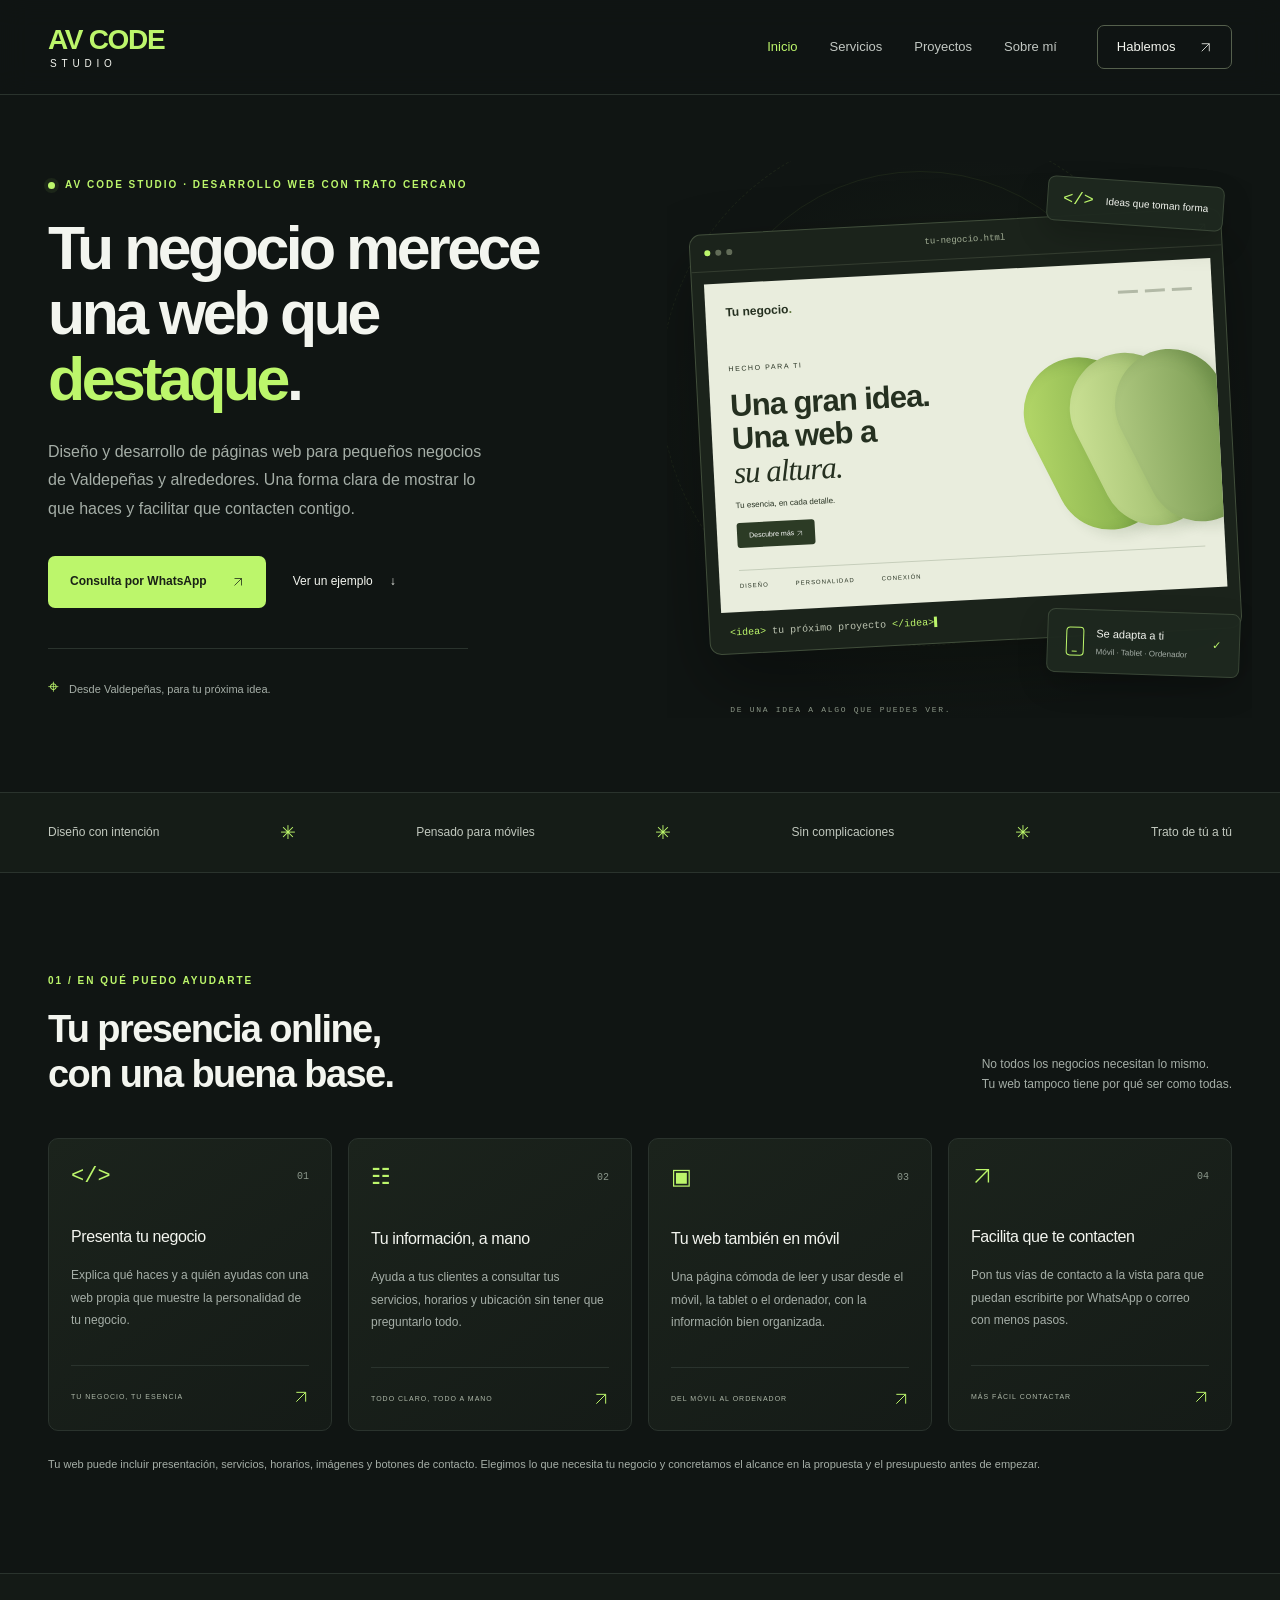
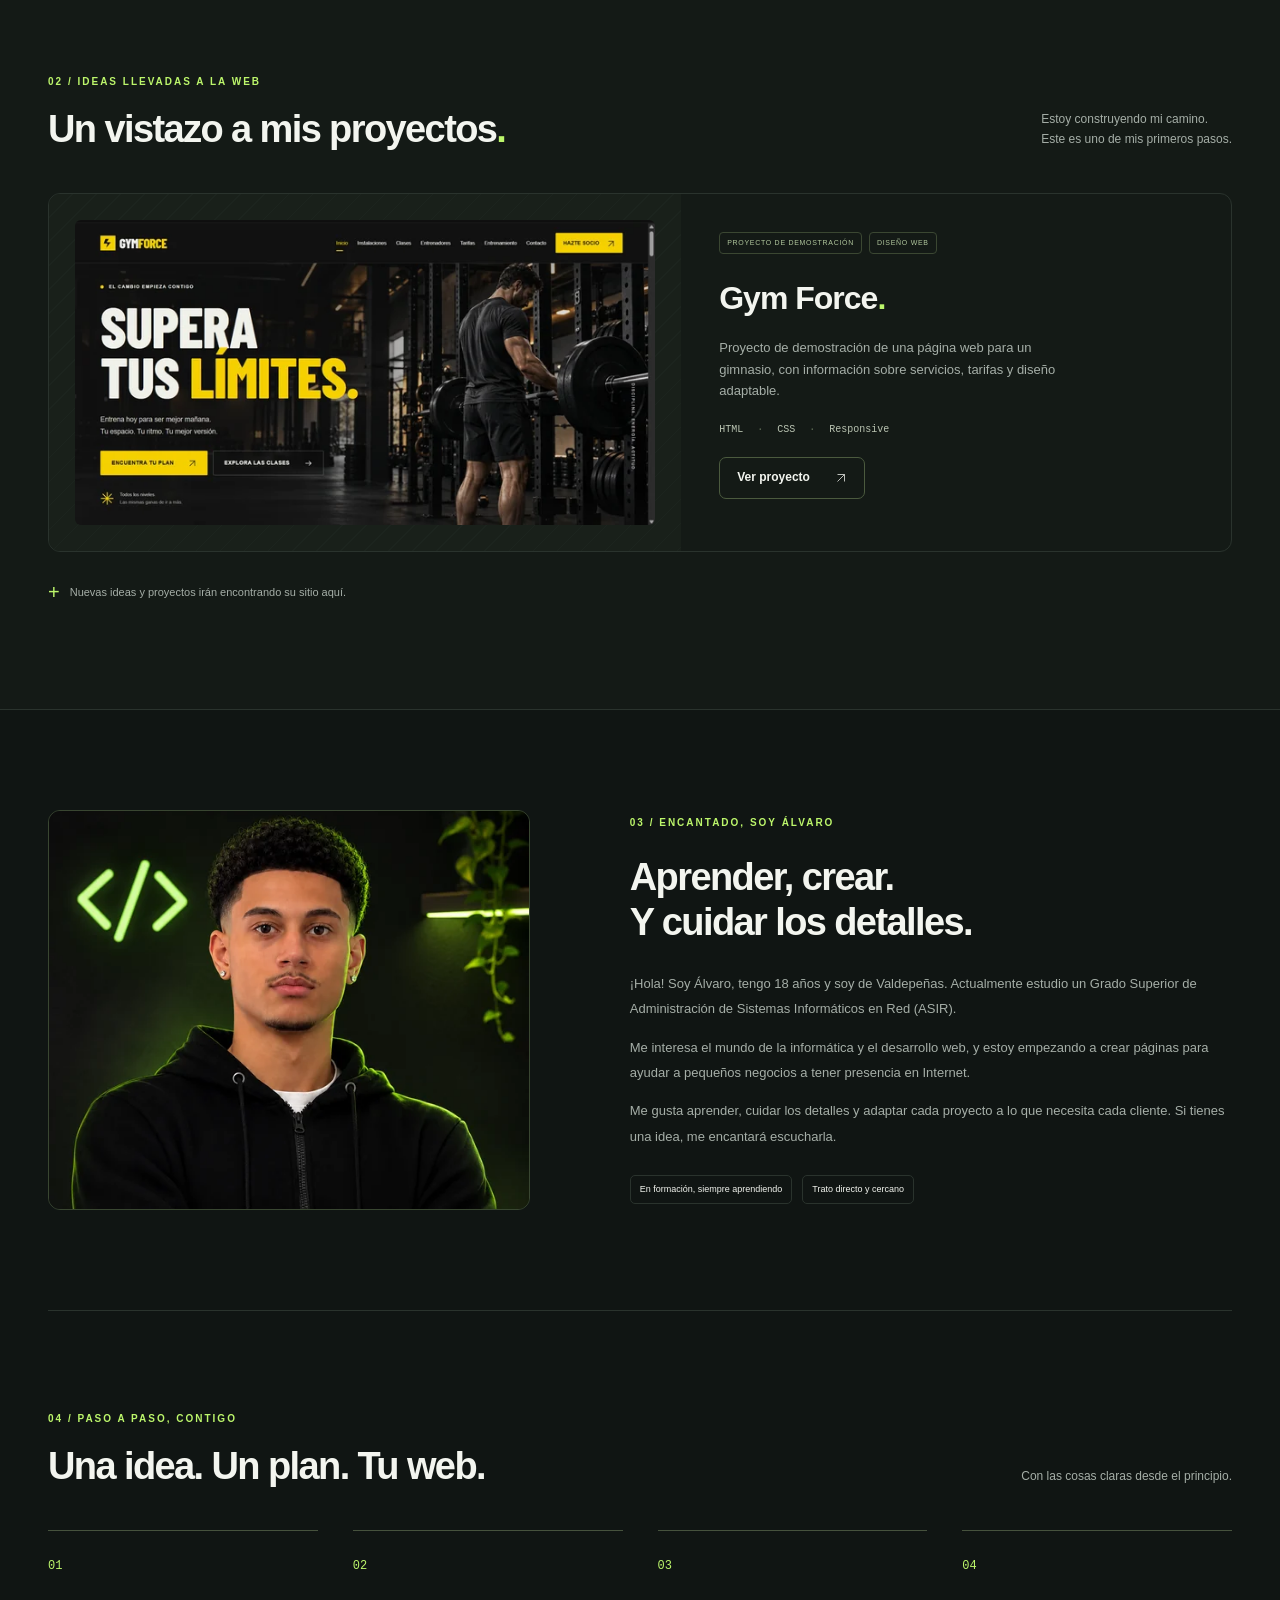
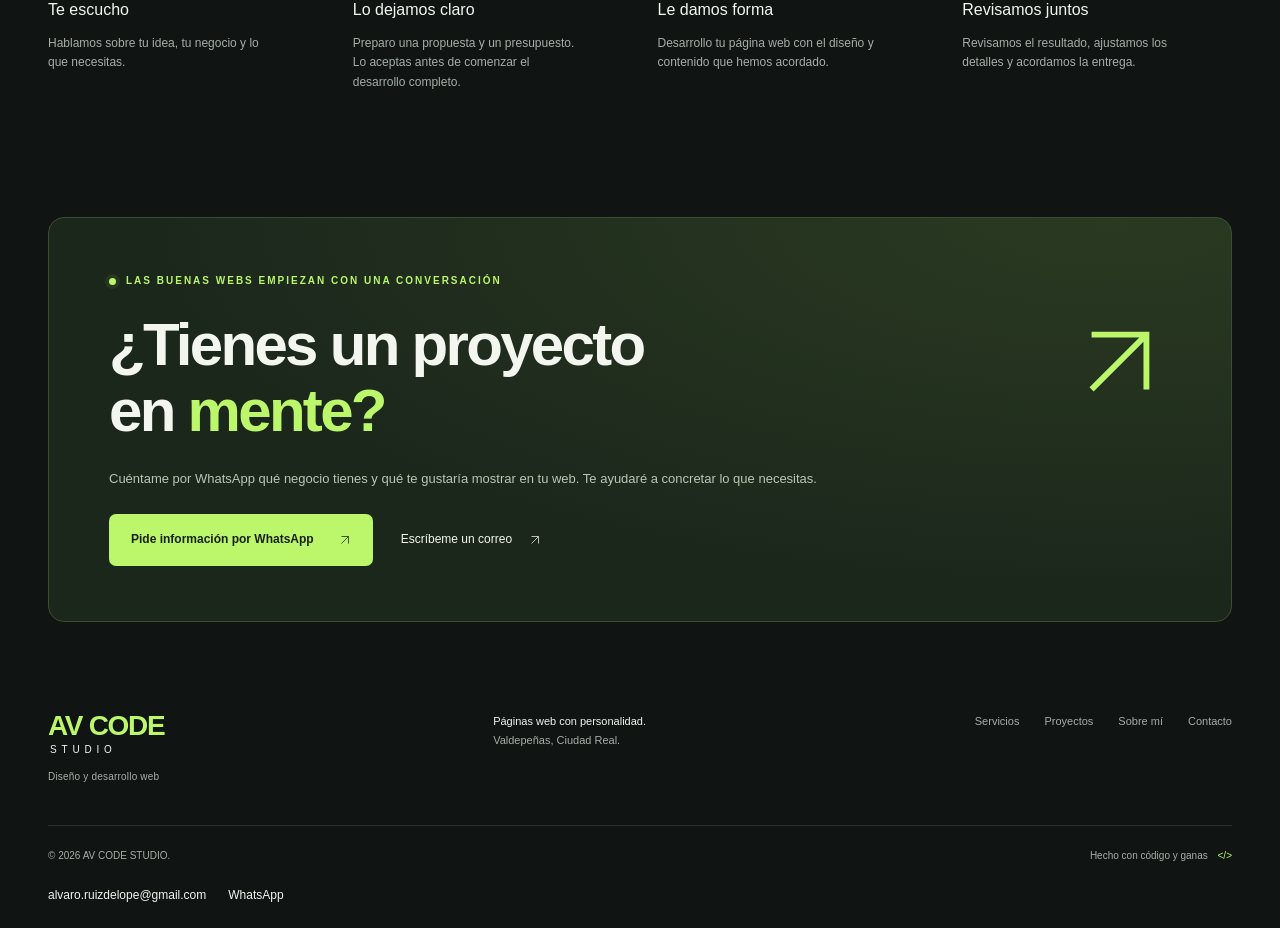
==== commit 96b6e4c3: "Clarify service benefits and WhatsApp calls to action" ====
--- a/index.html
+++ b/index.html
@@ -158,13 +158,16 @@
             <span class="accent">destaque<span class="title-dot">.</span></span>
           </h1>
           <p class="hero-description">
-            Diseño y desarrollo páginas web para pequeños negocios de Valdepeñas
-            y alrededores de Ciudad Real: modernas, personalizadas y adaptadas a
-            móviles.
+            Diseño y desarrollo de páginas web para pequeños negocios de
+            Valdepeñas y alrededores. Una forma clara de mostrar lo que haces y
+            facilitar que contacten contigo.
           </p>
           <div class="actions">
-            <a class="button primary" href="#contacto"
-              >Hablemos de tu proyecto
+            <a
+              class="button primary"
+              data-contact="whatsapp"
+              href="https://wa.me/34722892707?text=%C2%A1Hola%2C%20%C3%81lvaro!%20He%20visto%20tu%20p%C3%A1gina%20web%20y%20me%20gustar%C3%ADa%20pedirte%20informaci%C3%B3n%20sobre%20la%20creaci%C3%B3n%20de%20una%20web%20para%20mi%20negocio"
+              >Consulta por WhatsApp
               <span aria-hidden="true"
                 ><svg
                   class="arrow-icon"
@@ -176,7 +179,7 @@
                 >
                   <path d="M5 19 19 5M5 5h14v14" /></svg></span></a
             ><a class="text-link" href="#proyectos"
-              >Ver mis trabajos <span aria-hidden="true">↓</span></a
+              >Ver un ejemplo <span aria-hidden="true">↓</span></a
             >
           </div>
           <div class="hero-note">
@@ -290,11 +293,10 @@
               <span class="service-icon" aria-hidden="true">&lt;/&gt;</span
               ><span>01</span>
             </div>
-            <h3>Una web para tu negocio</h3>
-            <p>
-              Páginas web profesionales para autónomos y comercios de Ciudad
-              Real, pensadas para presentar lo que haces y ayudar a que te
-              conozcan.
+            <h3>Presenta tu negocio</h3>
+            <p>
+              Explica qué haces y a quién ayudas con una web propia que muestre
+              la personalidad de tu negocio.
             </p>
             <span class="card-foot"
               >TU NEGOCIO, TU ESENCIA
@@ -315,10 +317,10 @@
               <span class="service-icon" aria-hidden="true">☷</span
               ><span>02</span>
             </div>
-            <h3>Información que conecta</h3>
-            <p>
-              Tus servicios, precios y horarios, organizados para que tus
-              clientes encuentren lo que buscan.
+            <h3>Tu información, a mano</h3>
+            <p>
+              Ayuda a tus clientes a consultar tus servicios, horarios y
+              ubicación sin tener que preguntarlo todo.
             </p>
             <span class="card-foot"
               >TODO CLARO, TODO A MANO
@@ -339,10 +341,10 @@
               <span class="service-icon" aria-hidden="true">▣</span
               ><span>03</span>
             </div>
-            <h3>Bien en cada pantalla</h3>
-            <p>
-              Un diseño adaptable a móviles, tablets y ordenadores. Porque cada
-              visita cuenta.
+            <h3>Tu web también en móvil</h3>
+            <p>
+              Una página cómoda de leer y usar desde el móvil, la tablet o el
+              ordenador, con la información bien organizada.
             </p>
             <span class="card-foot"
               >DEL MÓVIL AL ORDENADOR
@@ -372,10 +374,10 @@
                   <path d="M5 19 19 5M5 5h14v14" /></svg></span
               ><span>04</span>
             </div>
-            <h3>A un clic de hablar</h3>
-            <p>
-              Botones de WhatsApp y enlaces a tus redes para facilitar el
-              contacto con tu negocio.
+            <h3>Facilita que te contacten</h3>
+            <p>
+              Pon tus vías de contacto a la vista para que puedan escribirte por
+              WhatsApp o correo con menos pasos.
             </p>
             <span class="card-foot"
               >MÁS FÁCIL CONTACTAR
@@ -392,6 +394,11 @@
             ></span>
           </article>
         </div>
+        <p class="projects-note">
+          Tu web puede incluir presentación, servicios, horarios, imágenes y
+          botones de contacto. Elegimos lo que necesita tu negocio y concretamos
+          el alcance en la propuesta y el presupuesto antes de empezar.
+        </p>
       </section>
       <section
         class="section projects-section"
@@ -575,13 +582,16 @@
                 <path d="M5 19 19 5M5 5h14v14" /></svg
             ></span>
           </h2>
-          <p>Cuéntame qué necesitas y vemos cómo puedo ayudarte.</p>
+          <p>
+            Cuéntame por WhatsApp qué negocio tienes y qué te gustaría mostrar
+            en tu web. Te ayudaré a concretar lo que necesitas.
+          </p>
           <div class="contact-actions">
             <a
               class="button primary"
               data-contact="whatsapp"
               href="https://wa.me/34722892707?text=%C2%A1Hola%2C%20%C3%81lvaro!%20He%20visto%20tu%20p%C3%A1gina%20web%20y%20me%20gustar%C3%ADa%20pedirte%20informaci%C3%B3n%20sobre%20la%20creaci%C3%B3n%20de%20una%20web%20para%20mi%20negocio"
-              >Hablemos por WhatsApp
+              >Pide información por WhatsApp
               <span aria-hidden="true"
                 ><svg
                   class="arrow-icon"
